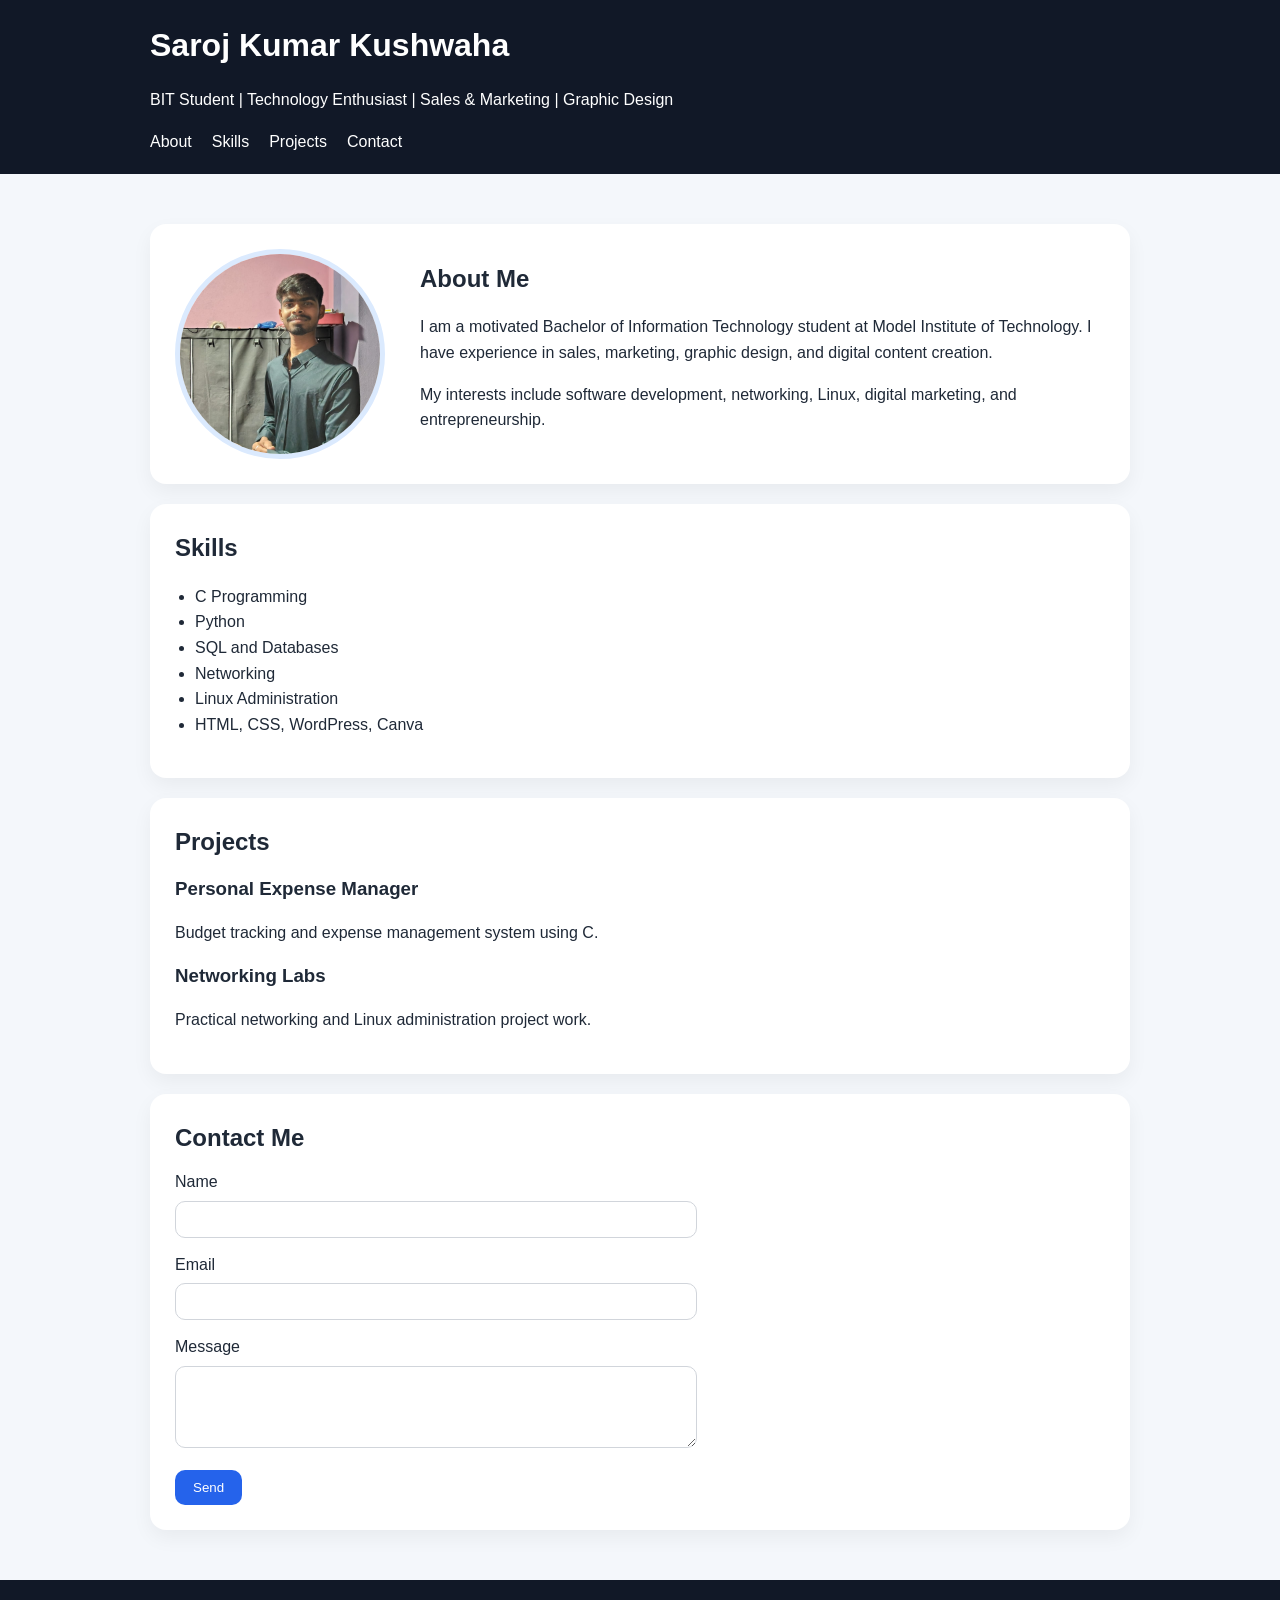
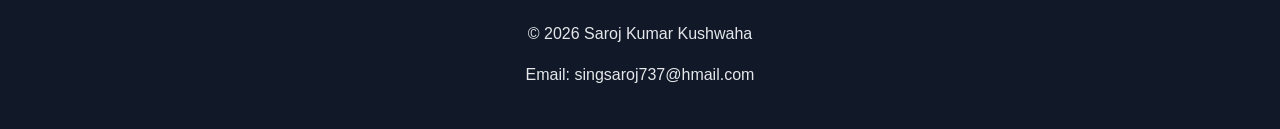
==== index.html @ db284714 "Initial portfolio commit" ====
<!DOCTYPE html>
<html lang="en">
<head>
  <meta charset="UTF-8">
  <meta name="viewport" content="width=device-width, initial-scale=1.0">
  <title>Saroj Kumar Kushwaha</title>
  <style>
    body{margin:0;font-family:Arial,sans-serif;background:#f4f7fb;color:#1f2937;line-height:1.6}
    header{background:#111827;color:#fff;padding:20px 0}
    .wrap{width:min(980px,90%);margin:auto}
    nav ul{display:flex;gap:20px;list-style:none;padding:0;margin:10px 0 0}
    a{color:#2563eb;text-decoration:none}
    header a{color:#fff}
    main{padding:30px 0}
    section{background:#fff;padding:25px;margin:20px auto;border-radius:16px;box-shadow:0 8px 20px rgba(0,0,0,.05)}
    #about{display:grid;grid-template-columns:220px 1fr;gap:25px;align-items:center}
    img{width:200px;height:200px;object-fit:cover;border-radius:50%;border:5px solid #dbeafe}
    h1,h2,h3{margin:0 0 12px}
    ul{padding-left:20px}
    form{max-width:500px}
    input,textarea{width:100%;padding:10px;border:1px solid #d1d5db;border-radius:10px;margin:6px 0 14px}
    button{background:#2563eb;color:#fff;padding:10px 18px;border:none;border-radius:10px;cursor:pointer}
    footer{background:#111827;color:#e5e7eb;text-align:center;padding:25px 0}
    @media (max-width:700px){#about{grid-template-columns:1fr;text-align:center}img{margin:auto}}
  </style>
</head>
<body>
  <header>
    <div class="wrap">
      <h1>Saroj Kumar Kushwaha</h1>
      <p>BIT Student | Technology Enthusiast | Sales & Marketing | Graphic Design</p>
      <nav>
        <ul>
          <li><a href="#about">About</a></li>
          <li><a href="#skills">Skills</a></li>
          <li><a href="#projects">Projects</a></li>
          <li><a href="#contact">Contact</a></li>
        </ul>
      </nav>
    </div>
  </header>

  <main class="wrap">
    <section id="about">
      <img src="profile.jpeg" alt="Saroj Kumar Kushwaha">
      <div>
        <h2>About Me</h2>
        <p>I am a motivated Bachelor of Information Technology student at Model Institute of Technology. I have experience in sales, marketing, graphic design, and digital content creation.</p>
        <p>My interests include software development, networking, Linux, digital marketing, and entrepreneurship.</p>
      </div>
    </section>

    <section id="skills">
      <h2>Skills</h2>
      <ul>
        <li>C Programming</li>
        <li>Python</li>
        <li>SQL and Databases</li>
        <li>Networking</li>
        <li>Linux Administration</li>
        <li>HTML, CSS, WordPress, Canva</li>
      </ul>
    </section>

    <section id="projects">
      <h2>Projects</h2>
      <article>
        <h3>Personal Expense Manager</h3>
        <p>Budget tracking and expense management system using C.</p>
      </article>
      <article>
        <h3>Networking Labs</h3>
        <p>Practical networking and Linux administration project work.</p>
      </article>
    </section>

    <section id="contact">
      <h2>Contact Me</h2>
      <form>
        <label>Name</label>
        <input type="text" required>
        <label>Email</label>
        <input type="email" required>
        <label>Message</label>
        <textarea rows="4" required></textarea>
        <button type="submit">Send</button>
      </form>
    </section>
  </main>

  <footer>
    <p>© 2026 Saroj Kumar Kushwaha</p>
    <p>Email: singsaroj737@hmail.com</p>
  </footer>
</body>
</html>
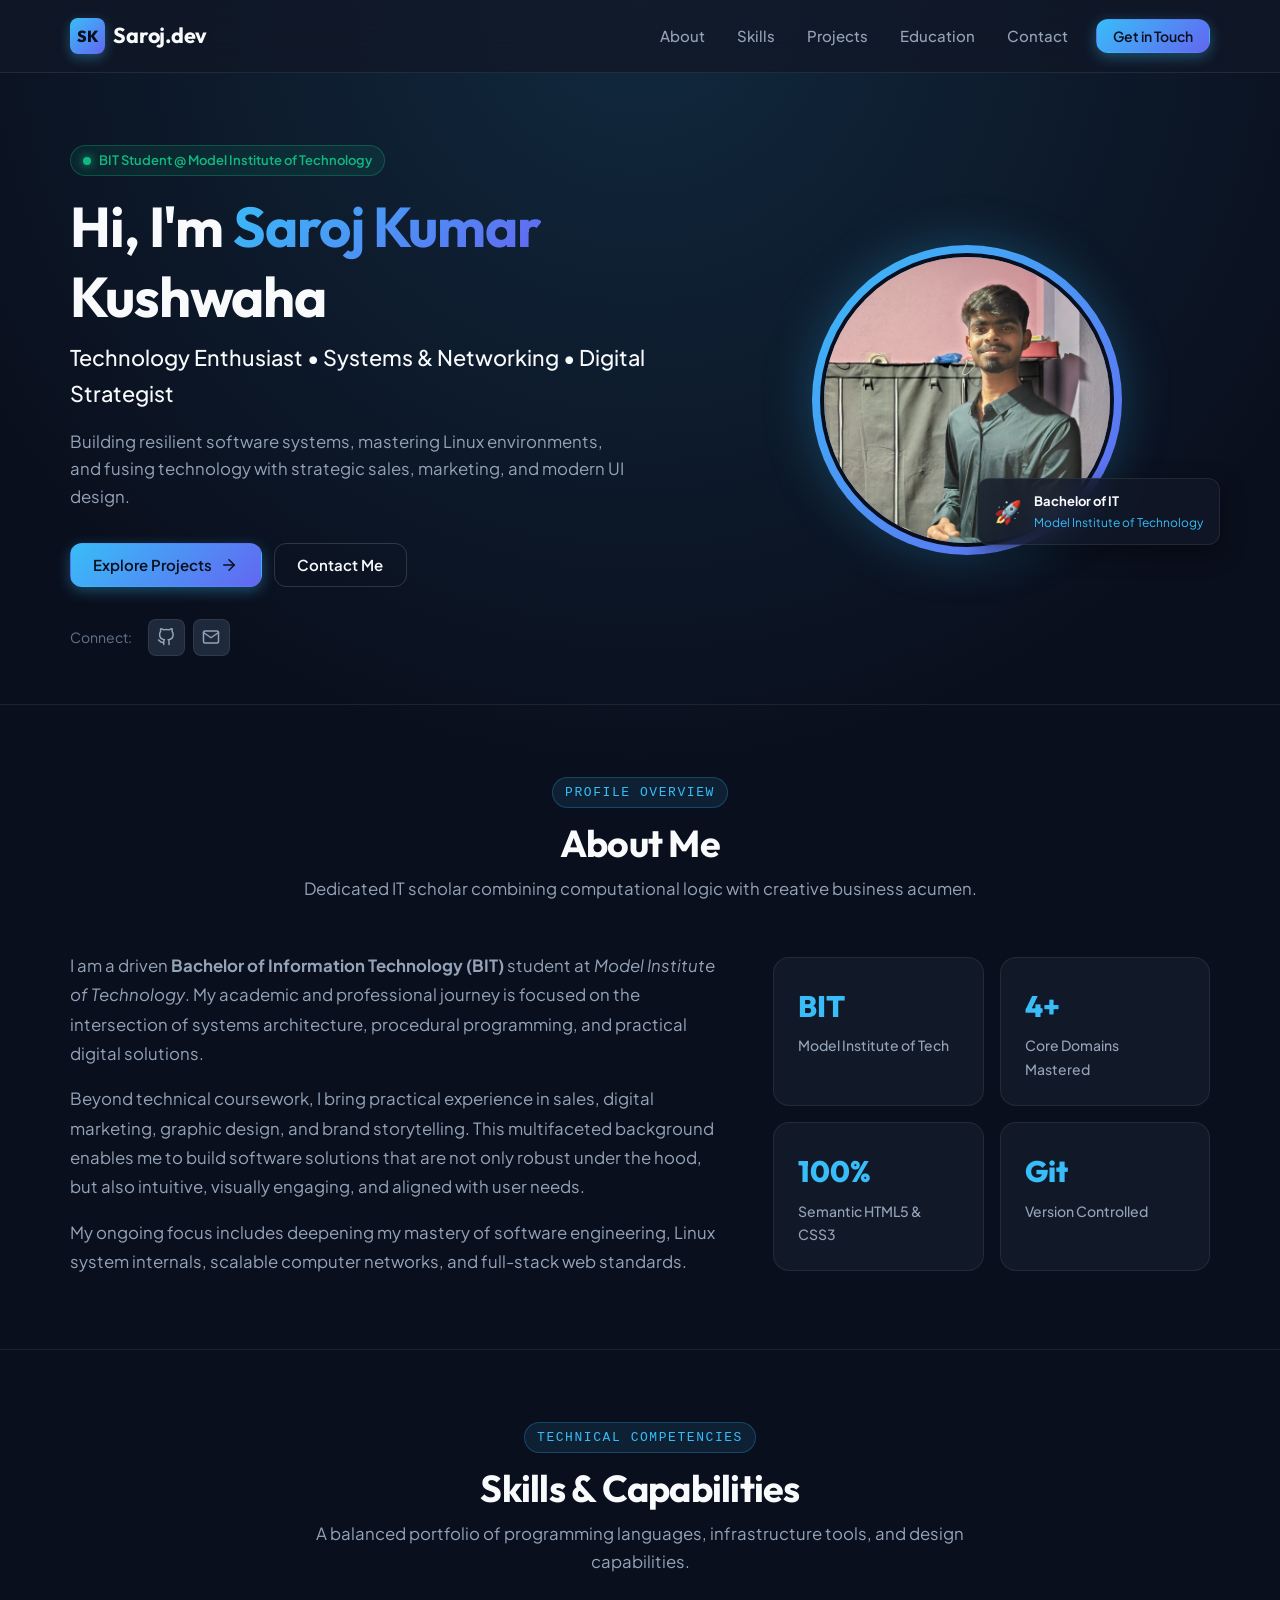
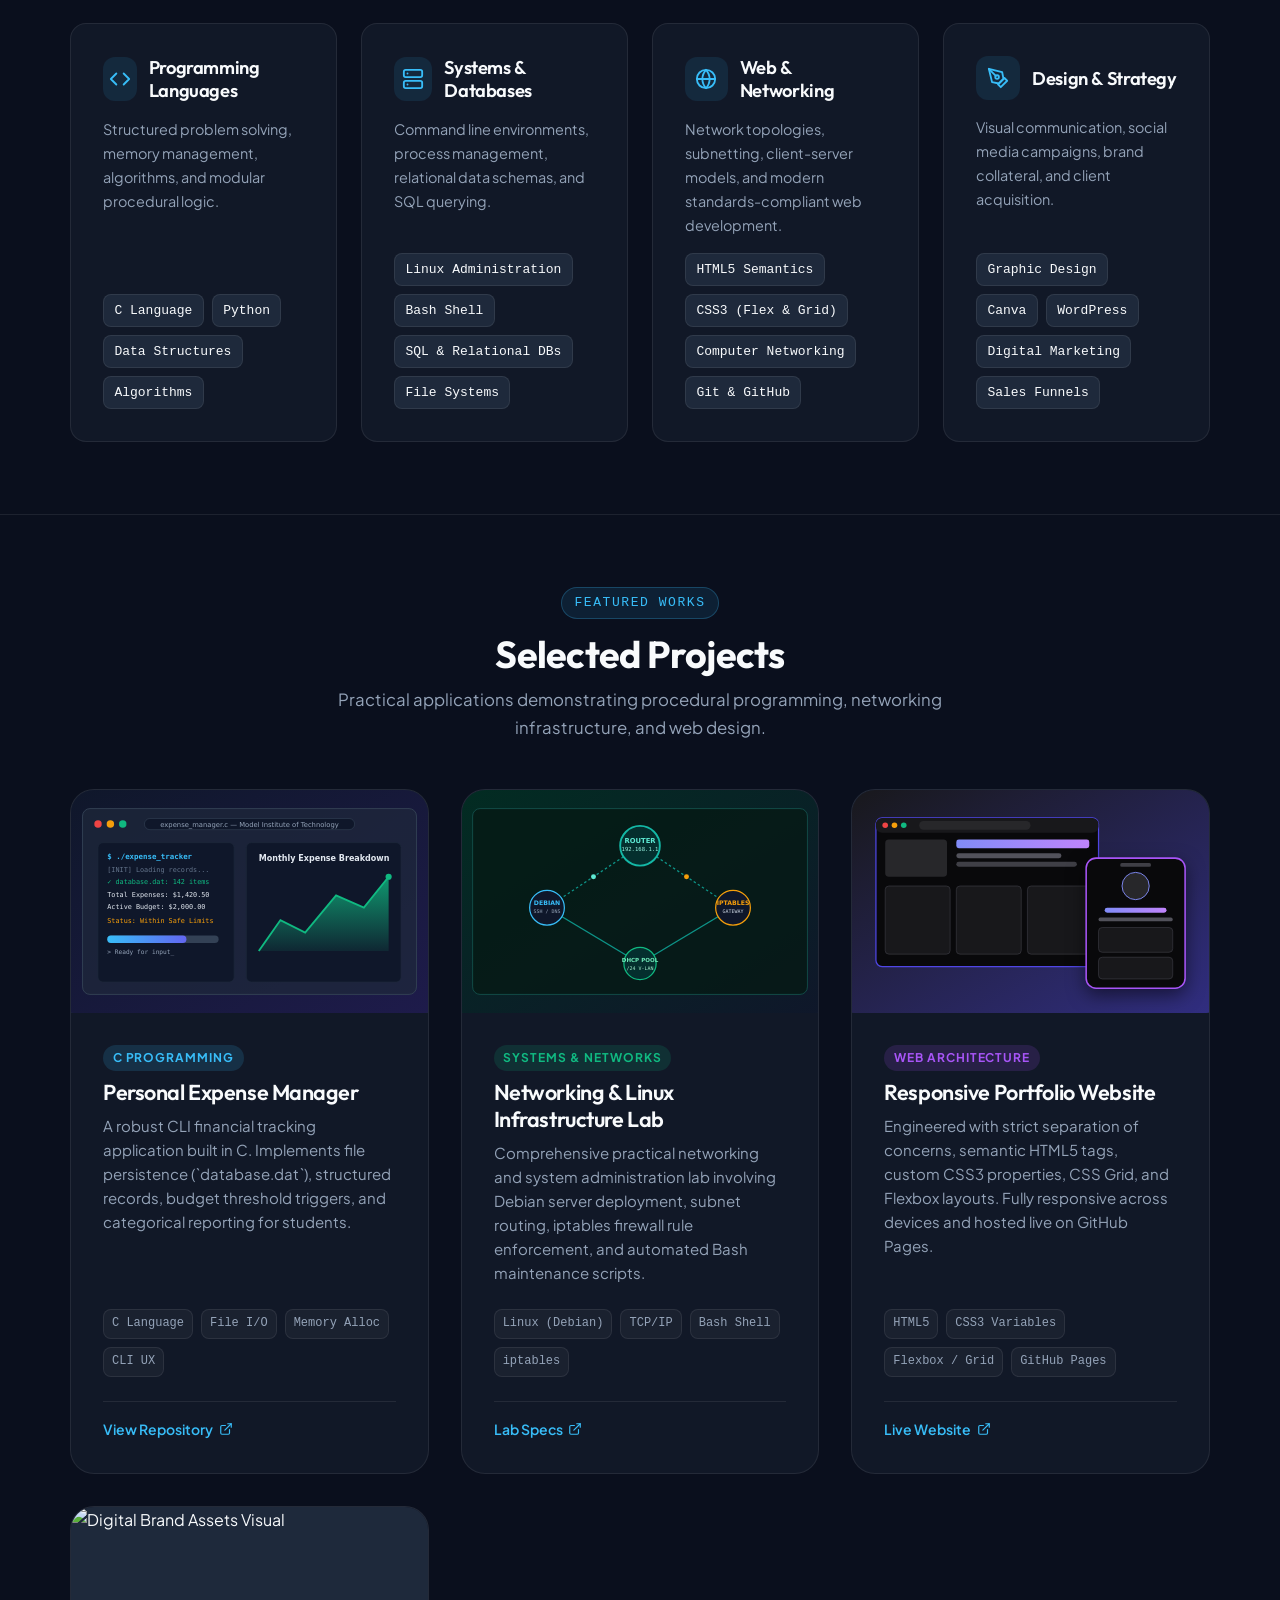
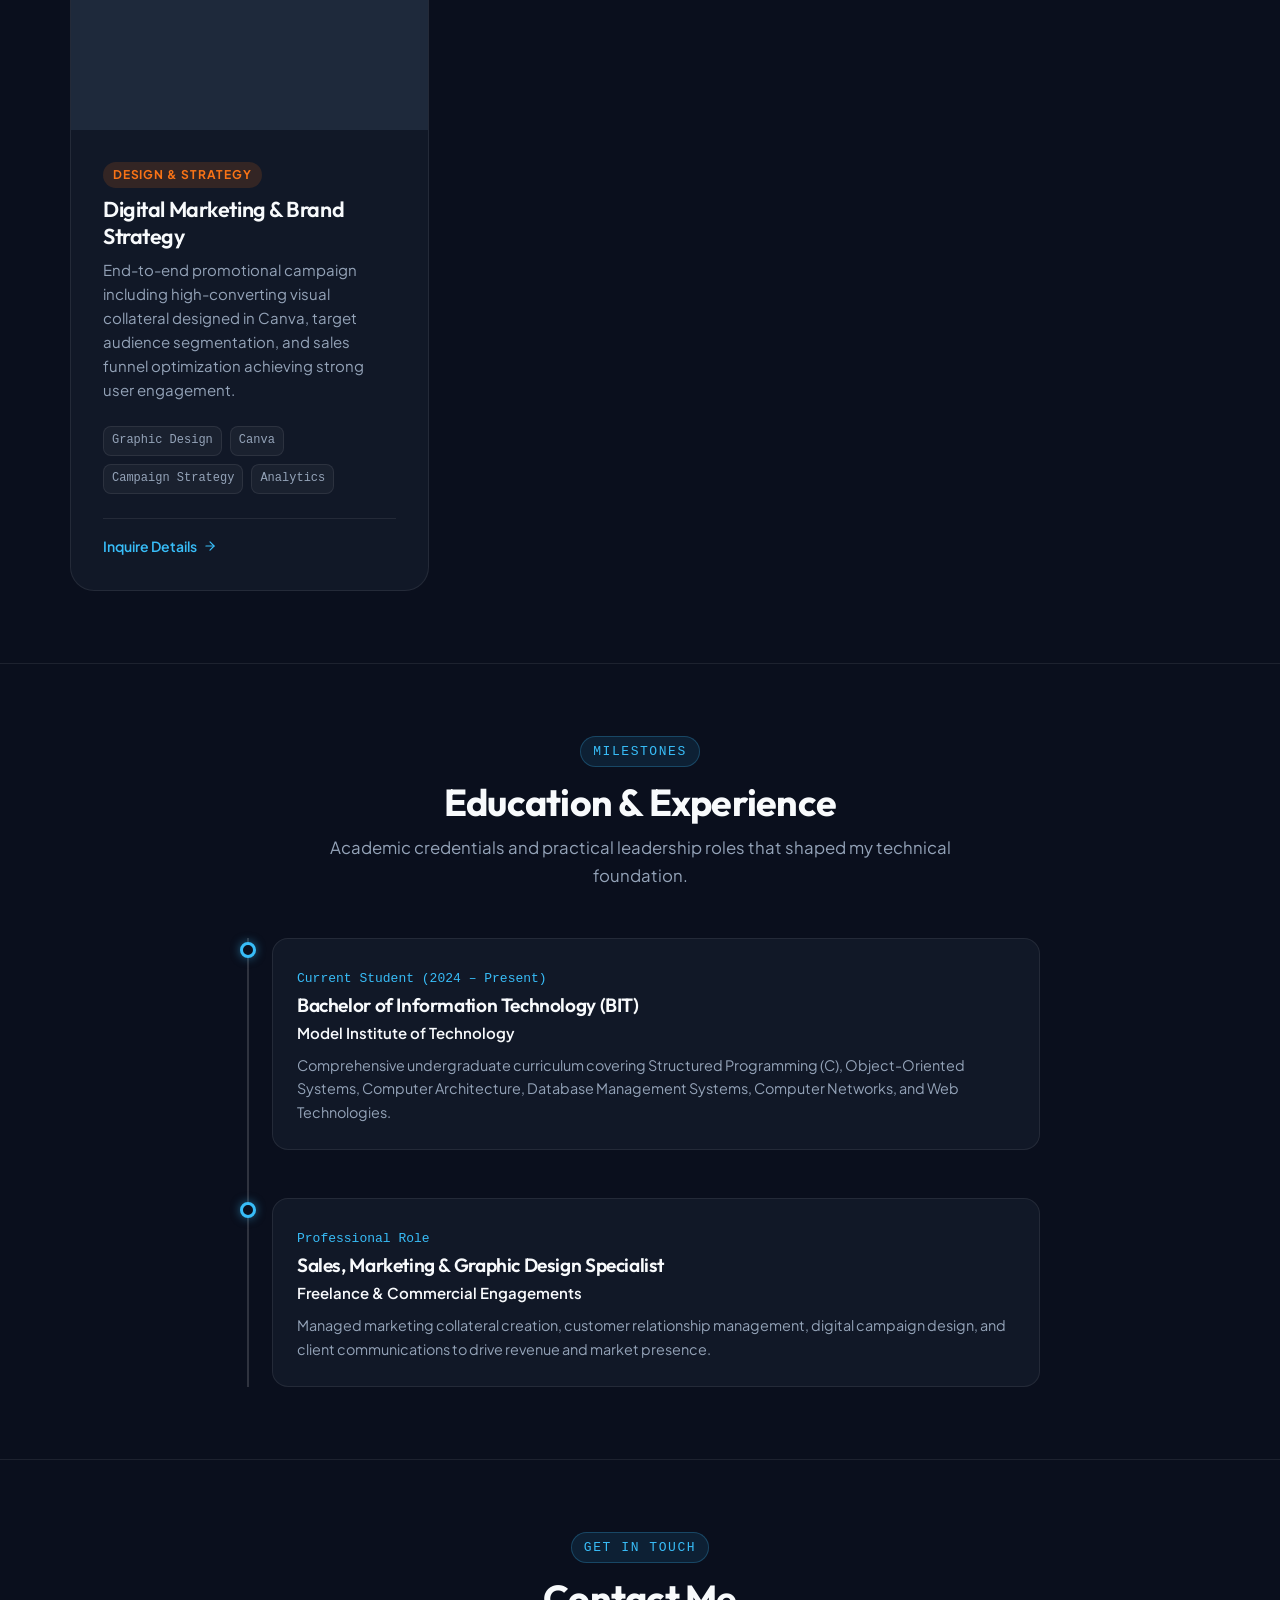
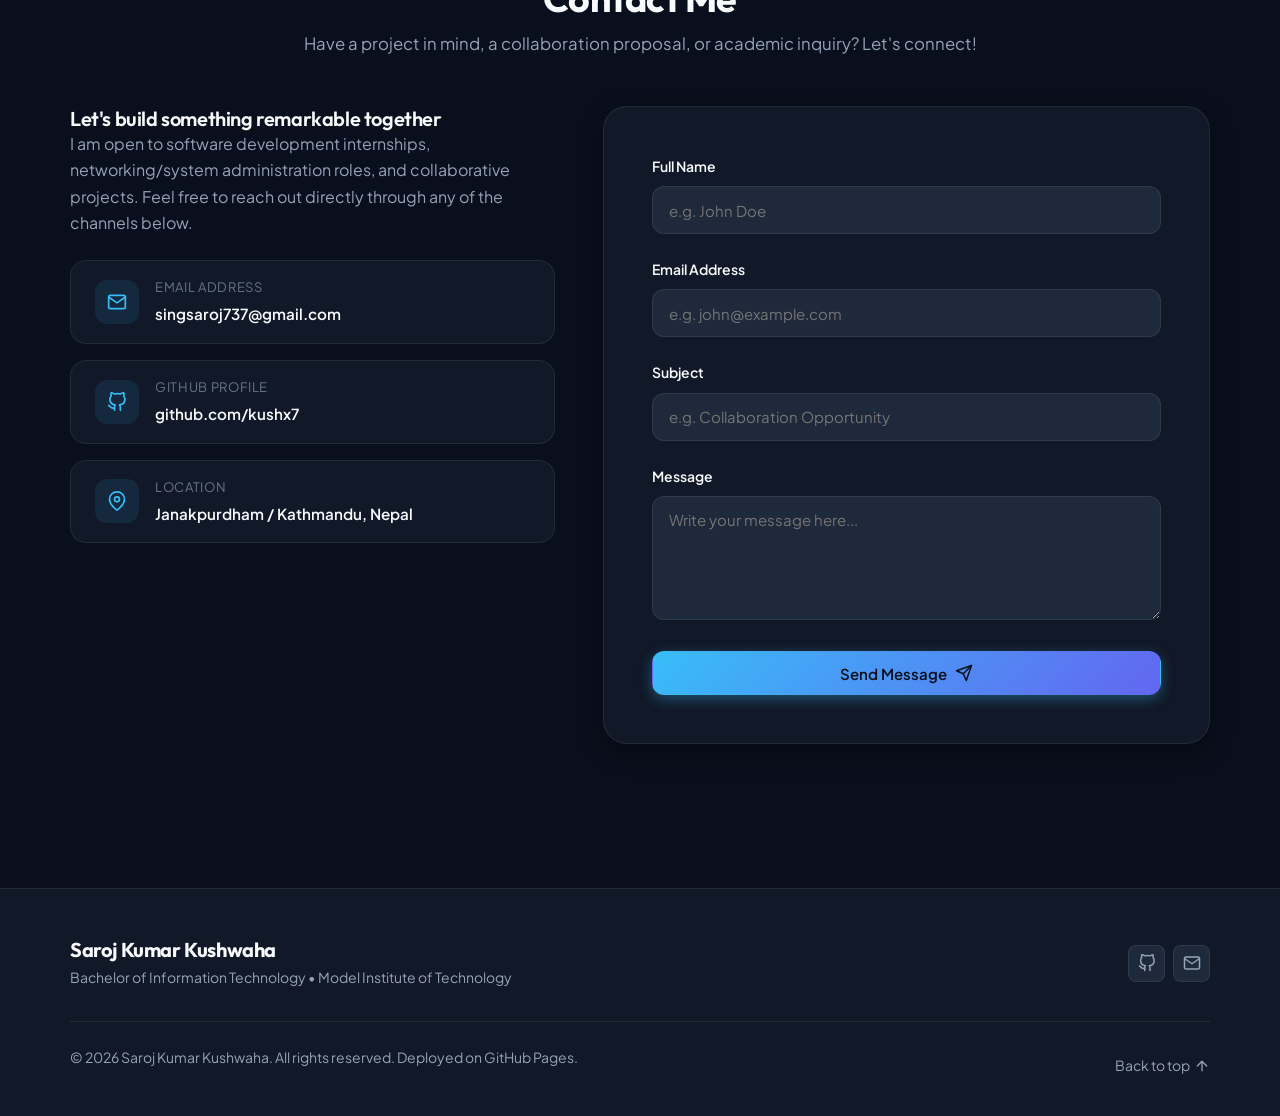
==== commit 716b4f01: "feat: complete modern responsive portfolio, external style.css, assets, and comprehensive academic r" ====
--- a/index.html
+++ b/index.html
@@ -1,96 +1,550 @@
 <!DOCTYPE html>
 <html lang="en">
 <head>
+  <!-- Character Encoding & Responsive Viewport -->
   <meta charset="UTF-8">
   <meta name="viewport" content="width=device-width, initial-scale=1.0">
-  <title>Saroj Kumar Kushwaha</title>
-  <style>
-    body{margin:0;font-family:Arial,sans-serif;background:#f4f7fb;color:#1f2937;line-height:1.6}
-    header{background:#111827;color:#fff;padding:20px 0}
-    .wrap{width:min(980px,90%);margin:auto}
-    nav ul{display:flex;gap:20px;list-style:none;padding:0;margin:10px 0 0}
-    a{color:#2563eb;text-decoration:none}
-    header a{color:#fff}
-    main{padding:30px 0}
-    section{background:#fff;padding:25px;margin:20px auto;border-radius:16px;box-shadow:0 8px 20px rgba(0,0,0,.05)}
-    #about{display:grid;grid-template-columns:220px 1fr;gap:25px;align-items:center}
-    img{width:200px;height:200px;object-fit:cover;border-radius:50%;border:5px solid #dbeafe}
-    h1,h2,h3{margin:0 0 12px}
-    ul{padding-left:20px}
-    form{max-width:500px}
-    input,textarea{width:100%;padding:10px;border:1px solid #d1d5db;border-radius:10px;margin:6px 0 14px}
-    button{background:#2563eb;color:#fff;padding:10px 18px;border:none;border-radius:10px;cursor:pointer}
-    footer{background:#111827;color:#e5e7eb;text-align:center;padding:25px 0}
-    @media (max-width:700px){#about{grid-template-columns:1fr;text-align:center}img{margin:auto}}
-  </style>
+
+  <!-- Document Meta & SEO -->
+  <title>Saroj Kumar Kushwaha | IT Student & Software Portfolio</title>
+  <meta name="description" content="Portfolio of Saroj Kumar Kushwaha, Bachelor of Information Technology student at Model Institute of Technology. Demonstrating software engineering, Linux administration, and digital design.">
+  <meta name="author" content="Saroj Kumar Kushwaha">
+
+  <!-- Open Graph Meta Tags for Social Sharing -->
+  <meta property="og:title" content="Saroj Kumar Kushwaha | Portfolio">
+  <meta property="og:description" content="Modern portfolio showcasing projects in C, Python, Linux Administration, and Responsive Web Architecture.">
+  <meta property="og:image" content="assets/images/profile.jpeg">
+  <meta property="og:type" content="website">
+
+  <!-- Google Fonts: Outfit & Plus Jakarta Sans -->
+  <link rel="preconnect" href="https://fonts.googleapis.com">
+  <link rel="preconnect" href="https://fonts.gstatic.com" crossorigin>
+  <link href="https://fonts.googleapis.com/css2?family=Outfit:wght@400;500;600;700;800&family=Plus+Jakarta+Sans:wght@400;500;600;700&display=swap" rel="stylesheet">
+
+  <!-- External Stylesheet (Separation of Concerns) -->
+  <link rel="stylesheet" href="style.css">
 </head>
 <body>
-  <header>
-    <div class="wrap">
-      <h1>Saroj Kumar Kushwaha</h1>
-      <p>BIT Student | Technology Enthusiast | Sales & Marketing | Graphic Design</p>
-      <nav>
-        <ul>
-          <li><a href="#about">About</a></li>
-          <li><a href="#skills">Skills</a></li>
-          <li><a href="#projects">Projects</a></li>
-          <li><a href="#contact">Contact</a></li>
+
+  <!-- Accessible Skip Navigation Link -->
+  <a href="#main-content" class="skip-to-content">Skip to main content</a>
+
+  <!-- =========================================================================
+       Header & Navigation
+       ========================================================================= -->
+  <header class="site-header">
+    <div class="wrap nav-container">
+      <a href="#hero" class="site-brand" aria-label="Saroj Kumar Kushwaha Homepage">
+        <span class="brand-badge">SK</span>
+        <span>Saroj.dev</span>
+      </a>
+
+      <!-- Mobile Hamburger Toggle -->
+      <button class="nav-toggle" id="navToggle" aria-label="Toggle navigation menu" aria-expanded="false">
+        <svg width="24" height="24" viewBox="0 0 24 24" fill="none" stroke="currentColor" stroke-width="2" stroke-linecap="round" stroke-linejoin="round">
+          <line x1="3" y1="12" x2="21" y2="12"></line>
+          <line x1="3" y1="6" x2="21" y2="6"></line>
+          <line x1="3" y1="18" x2="21" y2="18"></line>
+        </svg>
+      </button>
+
+      <!-- Main Navigation Menu -->
+      <nav class="site-nav" id="siteNav" aria-label="Primary Site Navigation">
+        <ul class="nav-list">
+          <li><a href="#about" class="nav-link">About</a></li>
+          <li><a href="#skills" class="nav-link">Skills</a></li>
+          <li><a href="#projects" class="nav-link">Projects</a></li>
+          <li><a href="#education" class="nav-link">Education</a></li>
+          <li><a href="#contact" class="nav-link">Contact</a></li>
         </ul>
+        <div class="nav-cta">
+          <a href="#contact" class="btn btn-primary btn-sm">Get in Touch</a>
+        </div>
       </nav>
     </div>
   </header>
 
-  <main class="wrap">
-    <section id="about">
-      <img src="profile.jpeg" alt="Saroj Kumar Kushwaha">
-      <div>
-        <h2>About Me</h2>
-        <p>I am a motivated Bachelor of Information Technology student at Model Institute of Technology. I have experience in sales, marketing, graphic design, and digital content creation.</p>
-        <p>My interests include software development, networking, Linux, digital marketing, and entrepreneurship.</p>
+  <!-- =========================================================================
+       Main Content Container
+       ========================================================================= -->
+  <main id="main-content">
+
+    <!-- -----------------------------------------------------------------------
+         Hero Section
+         ----------------------------------------------------------------------- -->
+    <section id="hero" class="wrap hero-section" aria-labelledby="hero-title">
+      <div class="hero-content">
+        <div class="status-badge">
+          <span class="status-dot"></span>
+          <span>BIT Student @ Model Institute of Technology</span>
+        </div>
+        <h1 id="hero-title" class="hero-title">
+          Hi, I'm <span class="gradient-text">Saroj Kumar</span> Kushwaha
+        </h1>
+        <p class="hero-subtitle">
+          Technology Enthusiast • Systems & Networking • Digital Strategist
+        </p>
+        <p class="hero-lead">
+          Building resilient software systems, mastering Linux environments, and fusing technology with strategic sales, marketing, and modern UI design.
+        </p>
+        
+        <div class="hero-actions">
+          <a href="#projects" class="btn btn-primary">
+            <span>Explore Projects</span>
+            <svg width="18" height="18" viewBox="0 0 24 24" fill="none" stroke="currentColor" stroke-width="2" stroke-linecap="round" stroke-linejoin="round"><line x1="5" y1="12" x2="19" y2="12"></line><polyline points="12 5 19 12 12 19"></polyline></svg>
+          </a>
+          <a href="#contact" class="btn btn-outline">
+            <span>Contact Me</span>
+          </a>
+        </div>
+
+        <div class="hero-socials">
+          <span>Connect:</span>
+          <div class="social-links">
+            <a href="https://github.com/kushx7" target="_blank" rel="noopener noreferrer" class="social-icon-btn" aria-label="GitHub Profile">
+              <svg width="18" height="18" viewBox="0 0 24 24" fill="none" stroke="currentColor" stroke-width="2" stroke-linecap="round" stroke-linejoin="round"><path d="M9 19c-5 1.5-5-2.5-7-3m14 6v-3.87a3.37 3.37 0 0 0-.94-2.61c3.14-.35 6.44-1.54 6.44-7A5.44 5.44 0 0 0 20 4.77 5.07 5.07 0 0 0 19.91 1S18.73.65 16 2.48a13.38 13.38 0 0 0-7 0C6.27.65 5.09 1 5.09 1A5.07 5.07 0 0 0 5 4.77a5.44 5.44 0 0 0-1.5 3.78c0 5.42 3.3 6.61 6.44 7A3.37 3.37 0 0 0 9 18.13V22"></path></svg>
+            </a>
+            <a href="mailto:singsaroj737@gmail.com" class="social-icon-btn" aria-label="Send Email">
+              <svg width="18" height="18" viewBox="0 0 24 24" fill="none" stroke="currentColor" stroke-width="2" stroke-linecap="round" stroke-linejoin="round"><path d="M4 4h16c1.1 0 2 .9 2 2v12c0 1.1-.9 2-2 2H4c-1.1 0-2-.9-2-2V6c0-1.1.9-2 2-2z"></path><polyline points="22,6 12,13 2,6"></polyline></svg>
+            </a>
+          </div>
+        </div>
+      </div>
+
+      <div class="hero-visual">
+        <div class="avatar-wrapper">
+          <img src="assets/images/profile.jpeg" alt="Portrait of Saroj Kumar Kushwaha" class="avatar-img" width="310" height="310">
+        </div>
+        <div class="floating-card">
+          <div class="floating-card-icon">🚀</div>
+          <div>
+            <p class="floating-card-title">Bachelor of IT</p>
+            <p class="floating-card-subtitle">Model Institute of Technology</p>
+          </div>
+        </div>
       </div>
     </section>
 
-    <section id="skills">
-      <h2>Skills</h2>
-      <ul>
-        <li>C Programming</li>
-        <li>Python</li>
-        <li>SQL and Databases</li>
-        <li>Networking</li>
-        <li>Linux Administration</li>
-        <li>HTML, CSS, WordPress, Canva</li>
-      </ul>
+    <!-- -----------------------------------------------------------------------
+         About Section
+         ----------------------------------------------------------------------- -->
+    <section id="about" class="section-block" aria-labelledby="about-heading">
+      <div class="wrap">
+        <div class="section-header">
+          <span class="section-tag">Profile Overview</span>
+          <h2 id="about-heading">About Me</h2>
+          <p class="section-description">Dedicated IT scholar combining computational logic with creative business acumen.</p>
+        </div>
+
+        <div class="about-grid">
+          <article class="about-text">
+            <p>
+              I am a driven <strong>Bachelor of Information Technology (BIT)</strong> student at <em>Model Institute of Technology</em>. My academic and professional journey is focused on the intersection of systems architecture, procedural programming, and practical digital solutions.
+            </p>
+            <p>
+              Beyond technical coursework, I bring practical experience in sales, digital marketing, graphic design, and brand storytelling. This multifaceted background enables me to build software solutions that are not only robust under the hood, but also intuitive, visually engaging, and aligned with user needs.
+            </p>
+            <p>
+              My ongoing focus includes deepening my mastery of software engineering, Linux system internals, scalable computer networks, and full-stack web standards.
+            </p>
+          </article>
+
+          <aside class="about-highlights" aria-label="Key Achievements & Metrics">
+            <div class="stat-card">
+              <div class="stat-number">BIT</div>
+              <div class="stat-label">Model Institute of Tech</div>
+            </div>
+            <div class="stat-card">
+              <div class="stat-number">4+</div>
+              <div class="stat-label">Core Domains Mastered</div>
+            </div>
+            <div class="stat-card">
+              <div class="stat-number">100%</div>
+              <div class="stat-label">Semantic HTML5 & CSS3</div>
+            </div>
+            <div class="stat-card">
+              <div class="stat-number">Git</div>
+              <div class="stat-label">Version Controlled</div>
+            </div>
+          </aside>
+        </div>
+      </div>
     </section>
 
-    <section id="projects">
-      <h2>Projects</h2>
-      <article>
-        <h3>Personal Expense Manager</h3>
-        <p>Budget tracking and expense management system using C.</p>
-      </article>
-      <article>
-        <h3>Networking Labs</h3>
-        <p>Practical networking and Linux administration project work.</p>
-      </article>
+    <!-- -----------------------------------------------------------------------
+         Skills Section
+         ----------------------------------------------------------------------- -->
+    <section id="skills" class="section-block" aria-labelledby="skills-heading">
+      <div class="wrap">
+        <div class="section-header">
+          <span class="section-tag">Technical Competencies</span>
+          <h2 id="skills-heading">Skills & Capabilities</h2>
+          <p class="section-description">A balanced portfolio of programming languages, infrastructure tools, and design capabilities.</p>
+        </div>
+
+        <div class="skills-grid">
+          <!-- Skill Card 1: Core Programming -->
+          <article class="skill-card">
+            <div class="skill-card-header">
+              <div class="skill-card-icon">
+                <svg width="22" height="22" viewBox="0 0 24 24" fill="none" stroke="currentColor" stroke-width="2" stroke-linecap="round" stroke-linejoin="round"><polyline points="16 18 22 12 16 6"></polyline><polyline points="8 6 2 12 8 18"></polyline></svg>
+              </div>
+              <h3>Programming Languages</h3>
+            </div>
+            <p>Structured problem solving, memory management, algorithms, and modular procedural logic.</p>
+            <div class="skill-tags">
+              <span class="skill-tag">C Language</span>
+              <span class="skill-tag">Python</span>
+              <span class="skill-tag">Data Structures</span>
+              <span class="skill-tag">Algorithms</span>
+            </div>
+          </article>
+
+          <!-- Skill Card 2: Systems & Databases -->
+          <article class="skill-card">
+            <div class="skill-card-header">
+              <div class="skill-card-icon">
+                <svg width="22" height="22" viewBox="0 0 24 24" fill="none" stroke="currentColor" stroke-width="2" stroke-linecap="round" stroke-linejoin="round"><rect x="2" y="2" width="20" height="8" rx="2" ry="2"></rect><rect x="2" y="14" width="20" height="8" rx="2" ry="2"></rect><line x1="6" y1="6" x2="6.01" y2="6"></line><line x1="6" y1="18" x2="6.01" y2="18"></line></svg>
+              </div>
+              <h3>Systems & Databases</h3>
+            </div>
+            <p>Command line environments, process management, relational data schemas, and SQL querying.</p>
+            <div class="skill-tags">
+              <span class="skill-tag">Linux Administration</span>
+              <span class="skill-tag">Bash Shell</span>
+              <span class="skill-tag">SQL & Relational DBs</span>
+              <span class="skill-tag">File Systems</span>
+            </div>
+          </article>
+
+          <!-- Skill Card 3: Networks & Web Tech -->
+          <article class="skill-card">
+            <div class="skill-card-header">
+              <div class="skill-card-icon">
+                <svg width="22" height="22" viewBox="0 0 24 24" fill="none" stroke="currentColor" stroke-width="2" stroke-linecap="round" stroke-linejoin="round"><circle cx="12" cy="12" r="10"></circle><line x1="2" y1="12" x2="22" y2="12"></line><path d="M12 2a15.3 15.3 0 0 1 4 10 15.3 15.3 0 0 1-4 10 15.3 15.3 0 0 1-4-10 15.3 15.3 0 0 1 4-10z"></path></svg>
+              </div>
+              <h3>Web & Networking</h3>
+            </div>
+            <p>Network topologies, subnetting, client-server models, and modern standards-compliant web development.</p>
+            <div class="skill-tags">
+              <span class="skill-tag">HTML5 Semantics</span>
+              <span class="skill-tag">CSS3 (Flex & Grid)</span>
+              <span class="skill-tag">Computer Networking</span>
+              <span class="skill-tag">Git & GitHub</span>
+            </div>
+          </article>
+
+          <!-- Skill Card 4: Creative & Marketing -->
+          <article class="skill-card">
+            <div class="skill-card-header">
+              <div class="skill-card-icon">
+                <svg width="22" height="22" viewBox="0 0 24 24" fill="none" stroke="currentColor" stroke-width="2" stroke-linecap="round" stroke-linejoin="round"><path d="M12 19l7-7 3 3-7 7-3-3z"></path><path d="M18 13l-1.5-7.5L2 2l3.5 14.5L13 18l5-5z"></path><path d="M2 2l7.586 7.586"></path><circle cx="11" cy="11" r="2"></circle></svg>
+              </div>
+              <h3>Design & Strategy</h3>
+            </div>
+            <p>Visual communication, social media campaigns, brand collateral, and client acquisition.</p>
+            <div class="skill-tags">
+              <span class="skill-tag">Graphic Design</span>
+              <span class="skill-tag">Canva</span>
+              <span class="skill-tag">WordPress</span>
+              <span class="skill-tag">Digital Marketing</span>
+              <span class="skill-tag">Sales Funnels</span>
+            </div>
+          </article>
+        </div>
+      </div>
     </section>
 
-    <section id="contact">
-      <h2>Contact Me</h2>
-      <form>
-        <label>Name</label>
-        <input type="text" required>
-        <label>Email</label>
-        <input type="email" required>
-        <label>Message</label>
-        <textarea rows="4" required></textarea>
-        <button type="submit">Send</button>
-      </form>
+    <!-- -----------------------------------------------------------------------
+         Projects Section
+         ----------------------------------------------------------------------- -->
+    <section id="projects" class="section-block" aria-labelledby="projects-heading">
+      <div class="wrap">
+        <div class="section-header">
+          <span class="section-tag">Featured Works</span>
+          <h2 id="projects-heading">Selected Projects</h2>
+          <p class="section-description">Practical applications demonstrating procedural programming, networking infrastructure, and web design.</p>
+        </div>
+
+        <div class="projects-grid">
+          <!-- Project 1 -->
+          <article class="project-card">
+            <figure class="project-thumbnail">
+              <img src="assets/images/project-expense.svg" alt="Illustration of Personal Expense Manager in C" loading="lazy">
+            </figure>
+            <div class="project-content">
+              <span class="project-badge badge-c">C Programming</span>
+              <h3 class="project-title">Personal Expense Manager</h3>
+              <p class="project-description">
+                A robust CLI financial tracking application built in C. Implements file persistence (`database.dat`), structured records, budget threshold triggers, and categorical reporting for students.
+              </p>
+              <div class="project-stack">
+                <span class="project-stack-item">C Language</span>
+                <span class="project-stack-item">File I/O</span>
+                <span class="project-stack-item">Memory Alloc</span>
+                <span class="project-stack-item">CLI UX</span>
+              </div>
+              <div class="project-footer">
+                <a href="https://github.com/kushx7" target="_blank" rel="noopener noreferrer" class="project-link">
+                  <span>View Repository</span>
+                  <svg width="14" height="14" viewBox="0 0 24 24" fill="none" stroke="currentColor" stroke-width="2" stroke-linecap="round" stroke-linejoin="round"><path d="M18 13v6a2 2 0 0 1-2 2H5a2 2 0 0 1-2-2V8a2 2 0 0 1 2-2h6"></path><polyline points="15 3 21 3 21 9"></polyline><line x1="10" y1="14" x2="21" y2="3"></line></svg>
+                </a>
+              </div>
+            </div>
+          </article>
+
+          <!-- Project 2 -->
+          <article class="project-card">
+            <figure class="project-thumbnail">
+              <img src="assets/images/project-network.svg" alt="Network Topology Diagram" loading="lazy">
+            </figure>
+            <div class="project-content">
+              <span class="project-badge badge-linux">Systems & Networks</span>
+              <h3 class="project-title">Networking & Linux Infrastructure Lab</h3>
+              <p class="project-description">
+                Comprehensive practical networking and system administration lab involving Debian server deployment, subnet routing, iptables firewall rule enforcement, and automated Bash maintenance scripts.
+              </p>
+              <div class="project-stack">
+                <span class="project-stack-item">Linux (Debian)</span>
+                <span class="project-stack-item">TCP/IP</span>
+                <span class="project-stack-item">Bash Shell</span>
+                <span class="project-stack-item">iptables</span>
+              </div>
+              <div class="project-footer">
+                <a href="https://github.com/kushx7" target="_blank" rel="noopener noreferrer" class="project-link">
+                  <span>Lab Specs</span>
+                  <svg width="14" height="14" viewBox="0 0 24 24" fill="none" stroke="currentColor" stroke-width="2" stroke-linecap="round" stroke-linejoin="round"><path d="M18 13v6a2 2 0 0 1-2 2H5a2 2 0 0 1-2-2V8a2 2 0 0 1 2-2h6"></path><polyline points="15 3 21 3 21 9"></polyline><line x1="10" y1="14" x2="21" y2="3"></line></svg>
+                </a>
+              </div>
+            </div>
+          </article>
+
+          <!-- Project 3 -->
+          <article class="project-card">
+            <figure class="project-thumbnail">
+              <img src="assets/images/project-portfolio.svg" alt="Responsive Web Architecture Diagram" loading="lazy">
+            </figure>
+            <div class="project-content">
+              <span class="project-badge badge-web">Web Architecture</span>
+              <h3 class="project-title">Responsive Portfolio Website</h3>
+              <p class="project-description">
+                Engineered with strict separation of concerns, semantic HTML5 tags, custom CSS3 properties, CSS Grid, and Flexbox layouts. Fully responsive across devices and hosted live on GitHub Pages.
+              </p>
+              <div class="project-stack">
+                <span class="project-stack-item">HTML5</span>
+                <span class="project-stack-item">CSS3 Variables</span>
+                <span class="project-stack-item">Flexbox / Grid</span>
+                <span class="project-stack-item">GitHub Pages</span>
+              </div>
+              <div class="project-footer">
+                <a href="https://kushx7.github.io/week-2-example/" target="_blank" rel="noopener noreferrer" class="project-link">
+                  <span>Live Website</span>
+                  <svg width="14" height="14" viewBox="0 0 24 24" fill="none" stroke="currentColor" stroke-width="2" stroke-linecap="round" stroke-linejoin="round"><path d="M18 13v6a2 2 0 0 1-2 2H5a2 2 0 0 1-2-2V8a2 2 0 0 1 2-2h6"></path><polyline points="15 3 21 3 21 9"></polyline><line x1="10" y1="14" x2="21" y2="3"></line></svg>
+                </a>
+              </div>
+            </div>
+          </article>
+
+          <!-- Project 4 -->
+          <article class="project-card">
+            <figure class="project-thumbnail">
+              <img src="assets/images/project-marketing.svg" alt="Digital Brand Assets Visual" loading="lazy">
+            </figure>
+            <div class="project-content">
+              <span class="project-badge badge-marketing">Design & Strategy</span>
+              <h3 class="project-title">Digital Marketing & Brand Strategy</h3>
+              <p class="project-description">
+                End-to-end promotional campaign including high-converting visual collateral designed in Canva, target audience segmentation, and sales funnel optimization achieving strong user engagement.
+              </p>
+              <div class="project-stack">
+                <span class="project-stack-item">Graphic Design</span>
+                <span class="project-stack-item">Canva</span>
+                <span class="project-stack-item">Campaign Strategy</span>
+                <span class="project-stack-item">Analytics</span>
+              </div>
+              <div class="project-footer">
+                <a href="#contact" class="project-link">
+                  <span>Inquire Details</span>
+                  <svg width="14" height="14" viewBox="0 0 24 24" fill="none" stroke="currentColor" stroke-width="2" stroke-linecap="round" stroke-linejoin="round"><path d="M5 12h14"></path><path d="M12 5l7 7-7 7"></path></svg>
+                </a>
+              </div>
+            </div>
+          </article>
+        </div>
+      </div>
     </section>
+
+    <!-- -----------------------------------------------------------------------
+         Education & Experience Section
+         ----------------------------------------------------------------------- -->
+    <section id="education" class="section-block" aria-labelledby="education-heading">
+      <div class="wrap">
+        <div class="section-header">
+          <span class="section-tag">Milestones</span>
+          <h2 id="education-heading">Education & Experience</h2>
+          <p class="section-description">Academic credentials and practical leadership roles that shaped my technical foundation.</p>
+        </div>
+
+        <div class="timeline">
+          <div class="timeline-item">
+            <div class="timeline-dot"></div>
+            <div class="timeline-content">
+              <span class="timeline-date">Current Student (2024 – Present)</span>
+              <h3 class="timeline-title">Bachelor of Information Technology (BIT)</h3>
+              <p class="timeline-org">Model Institute of Technology</p>
+              <p class="timeline-desc">
+                Comprehensive undergraduate curriculum covering Structured Programming (C), Object-Oriented Systems, Computer Architecture, Database Management Systems, Computer Networks, and Web Technologies.
+              </p>
+            </div>
+          </div>
+
+          <div class="timeline-item">
+            <div class="timeline-dot"></div>
+            <div class="timeline-content">
+              <span class="timeline-date">Professional Role</span>
+              <h3 class="timeline-title">Sales, Marketing & Graphic Design Specialist</h3>
+              <p class="timeline-org">Freelance & Commercial Engagements</p>
+              <p class="timeline-desc">
+                Managed marketing collateral creation, customer relationship management, digital campaign design, and client communications to drive revenue and market presence.
+              </p>
+            </div>
+          </div>
+        </div>
+      </div>
+    </section>
+
+    <!-- -----------------------------------------------------------------------
+         Contact Section
+         ----------------------------------------------------------------------- -->
+    <section id="contact" class="section-block" aria-labelledby="contact-heading">
+      <div class="wrap">
+        <div class="section-header">
+          <span class="section-tag">Get in Touch</span>
+          <h2 id="contact-heading">Contact Me</h2>
+          <p class="section-description">Have a project in mind, a collaboration proposal, or academic inquiry? Let's connect!</p>
+        </div>
+
+        <div class="contact-grid">
+          <!-- Contact Direct Information -->
+          <div class="contact-info">
+            <h3>Let's build something remarkable together</h3>
+            <p>
+              I am open to software development internships, networking/system administration roles, and collaborative projects. Feel free to reach out directly through any of the channels below.
+            </p>
+
+            <div class="contact-info-list">
+              <div class="contact-info-card">
+                <div class="contact-icon-wrapper">
+                  <svg width="20" height="20" viewBox="0 0 24 24" fill="none" stroke="currentColor" stroke-width="2" stroke-linecap="round" stroke-linejoin="round"><path d="M4 4h16c1.1 0 2 .9 2 2v12c0 1.1-.9 2-2 2H4c-1.1 0-2-.9-2-2V6c0-1.1.9-2 2-2z"></path><polyline points="22,6 12,13 2,6"></polyline></svg>
+                </div>
+                <div>
+                  <div class="contact-label">Email Address</div>
+                  <a href="mailto:singsaroj737@gmail.com" class="contact-value">singsaroj737@gmail.com</a>
+                </div>
+              </div>
+
+              <div class="contact-info-card">
+                <div class="contact-icon-wrapper">
+                  <svg width="20" height="20" viewBox="0 0 24 24" fill="none" stroke="currentColor" stroke-width="2" stroke-linecap="round" stroke-linejoin="round"><path d="M9 19c-5 1.5-5-2.5-7-3m14 6v-3.87a3.37 3.37 0 0 0-.94-2.61c3.14-.35 6.44-1.54 6.44-7A5.44 5.44 0 0 0 20 4.77 5.07 5.07 0 0 0 19.91 1S18.73.65 16 2.48a13.38 13.38 0 0 0-7 0C6.27.65 5.09 1 5.09 1A5.07 5.07 0 0 0 5 4.77a5.44 5.44 0 0 0-1.5 3.78c0 5.42 3.3 6.61 6.44 7A3.37 3.37 0 0 0 9 18.13V22"></path></svg>
+                </div>
+                <div>
+                  <div class="contact-label">GitHub Profile</div>
+                  <a href="https://github.com/kushx7" target="_blank" rel="noopener noreferrer" class="contact-value">github.com/kushx7</a>
+                </div>
+              </div>
+
+              <div class="contact-info-card">
+                <div class="contact-icon-wrapper">
+                  <svg width="20" height="20" viewBox="0 0 24 24" fill="none" stroke="currentColor" stroke-width="2" stroke-linecap="round" stroke-linejoin="round"><path d="M21 10c0 7-9 13-9 13s-9-6-9-13a9 9 0 0 1 18 0z"></path><circle cx="12" cy="10" r="3"></circle></svg>
+                </div>
+                <div>
+                  <div class="contact-label">Location</div>
+                  <div class="contact-value">Janakpurdham / Kathmandu, Nepal</div>
+                </div>
+              </div>
+            </div>
+          </div>
+
+          <!-- Contact Form -->
+          <form class="contact-form" action="#" method="POST" onsubmit="event.preventDefault(); alert('Thank you! Your message has been simulated successfully.');">
+            <div class="form-group">
+              <label for="contact-name" class="form-label">Full Name</label>
+              <input type="text" id="contact-name" name="name" class="form-input" placeholder="e.g. John Doe" required>
+            </div>
+
+            <div class="form-group">
+              <label for="contact-email" class="form-label">Email Address</label>
+              <input type="email" id="contact-email" name="email" class="form-input" placeholder="e.g. john@example.com" required>
+            </div>
+
+            <div class="form-group">
+              <label for="contact-subject" class="form-label">Subject</label>
+              <input type="text" id="contact-subject" name="subject" class="form-input" placeholder="e.g. Collaboration Opportunity" required>
+            </div>
+
+            <div class="form-group">
+              <label for="contact-message" class="form-label">Message</label>
+              <textarea id="contact-message" name="message" class="form-textarea" rows="5" placeholder="Write your message here..." required></textarea>
+            </div>
+
+            <button type="submit" class="btn btn-primary btn-full">
+              <span>Send Message</span>
+              <svg width="18" height="18" viewBox="0 0 24 24" fill="none" stroke="currentColor" stroke-width="2" stroke-linecap="round" stroke-linejoin="round"><line x1="22" y1="2" x2="11" y2="13"></line><polygon points="22 2 15 22 11 13 2 9 22 2"></polygon></svg>
+            </button>
+          </form>
+        </div>
+      </div>
+    </section>
+
   </main>
 
-  <footer>
-    <p>© 2026 Saroj Kumar Kushwaha</p>
-    <p>Email: singsaroj737@hmail.com</p>
+  <!-- =========================================================================
+       Footer
+       ========================================================================= -->
+  <footer class="site-footer">
+    <div class="wrap">
+      <div class="footer-top">
+        <div class="footer-brand">
+          <h4>Saroj Kumar Kushwaha</h4>
+          <p>Bachelor of Information Technology • Model Institute of Technology</p>
+        </div>
+        <div class="social-links">
+          <a href="https://github.com/kushx7" target="_blank" rel="noopener noreferrer" class="social-icon-btn" aria-label="GitHub">
+            <svg width="18" height="18" viewBox="0 0 24 24" fill="none" stroke="currentColor" stroke-width="2" stroke-linecap="round" stroke-linejoin="round"><path d="M9 19c-5 1.5-5-2.5-7-3m14 6v-3.87a3.37 3.37 0 0 0-.94-2.61c3.14-.35 6.44-1.54 6.44-7A5.44 5.44 0 0 0 20 4.77 5.07 5.07 0 0 0 19.91 1S18.73.65 16 2.48a13.38 13.38 0 0 0-7 0C6.27.65 5.09 1 5.09 1A5.07 5.07 0 0 0 5 4.77a5.44 5.44 0 0 0-1.5 3.78c0 5.42 3.3 6.61 6.44 7A3.37 3.37 0 0 0 9 18.13V22"></path></svg>
+          </a>
+          <a href="mailto:singsaroj737@gmail.com" class="social-icon-btn" aria-label="Email">
+            <svg width="18" height="18" viewBox="0 0 24 24" fill="none" stroke="currentColor" stroke-width="2" stroke-linecap="round" stroke-linejoin="round"><path d="M4 4h16c1.1 0 2 .9 2 2v12c0 1.1-.9 2-2 2H4c-1.1 0-2-.9-2-2V6c0-1.1.9-2 2-2z"></path><polyline points="22,6 12,13 2,6"></polyline></svg>
+          </a>
+        </div>
+      </div>
+
+      <div class="footer-bottom">
+        <p>&copy; 2026 Saroj Kumar Kushwaha. All rights reserved. Deployed on GitHub Pages.</p>
+        <a href="#hero" class="back-to-top">
+          <span>Back to top</span>
+          <svg width="16" height="16" viewBox="0 0 24 24" fill="none" stroke="currentColor" stroke-width="2" stroke-linecap="round" stroke-linejoin="round"><line x1="12" y1="19" x2="12" y2="5"></line><polyline points="5 12 12 5 19 12"></polyline></svg>
+        </a>
+      </div>
+    </div>
   </footer>
+
+  <!-- Light Mobile Navigation Handler -->
+  <script>
+    const navToggle = document.getElementById('navToggle');
+    const siteNav = document.getElementById('siteNav');
+    if (navToggle && siteNav) {
+      navToggle.addEventListener('click', () => {
+        const isOpen = siteNav.classList.toggle('is-open');
+        navToggle.setAttribute('aria-expanded', isOpen);
+      });
+      // Close nav when clicking a link
+      siteNav.querySelectorAll('.nav-link').forEach(link => {
+        link.addEventListener('click', () => {
+          siteNav.classList.remove('is-open');
+          navToggle.setAttribute('aria-expanded', 'false');
+        });
+      });
+    }
+  </script>
 </body>
 </html>
--- a/style.css
+++ b/style.css
@@ -0,0 +1,1183 @@
+/* ==========================================================================
+   PORTFOLIO STYLESHEET
+   Author: Saroj Kumar Kushwaha
+   Program: Bachelor of Information Technology (BIT)
+   Institution: Model Institute of Technology (MIT)
+   Description: Modern, responsive stylesheet implementing separation of
+                concerns, CSS custom properties, Flexbox, Grid, and mobile-first
+                media queries.
+   ========================================================================== */
+
+/* --------------------------------------------------------------------------
+   1. CSS Custom Properties (Design System Tokens)
+   -------------------------------------------------------------------------- */
+:root {
+  /* Color Palette: Modern Dark Mode with Electric Cyan & Indigo Accents */
+  --bg-body: #0a0f1d;
+  --bg-surface: #111827;
+  --bg-surface-elevated: #1e293b;
+  --bg-surface-glass: rgba(17, 24, 39, 0.78);
+  --bg-card-hover: #1e293b;
+
+  /* Accent & Brand Colors */
+  --primary: #38bdf8;
+  --primary-hover: #0ea5e9;
+  --primary-rgb: 56, 189, 248;
+  --secondary: #6366f1;
+  --secondary-hover: #4f46e5;
+  --accent-purple: #a855f7;
+  --accent-emerald: #10b981;
+  --accent-amber: #f59e0b;
+
+  /* Gradients */
+  --gradient-primary: linear-gradient(135deg, #38bdf8 0%, #6366f1 100%);
+  --gradient-secondary: linear-gradient(135deg, #6366f1 0%, #a855f7 100%);
+  --gradient-text: linear-gradient(135deg, #ffffff 30%, #94a3b8 100%);
+  --gradient-glow: radial-gradient(circle at 50% 0%, rgba(56, 189, 248, 0.15), transparent 70%);
+
+  /* Neutral Typography Colors */
+  --text-main: #f8fafc;
+  --text-muted: #94a3b8;
+  --text-subtle: #64748b;
+  --text-inverse: #0a0f1d;
+
+  /* Borders & Dividers */
+  --border-subtle: rgba(255, 255, 255, 0.08);
+  --border-strong: rgba(255, 255, 255, 0.15);
+  --border-glow: rgba(56, 189, 248, 0.4);
+
+  /* Typography Families */
+  --font-base: 'Plus Jakarta Sans', -apple-system, BlinkMacSystemFont, 'Segoe UI', Roboto, sans-serif;
+  --font-heading: 'Outfit', 'Plus Jakarta Sans', sans-serif;
+  --font-mono: 'JetBrains Mono', SFMono-Regular, Menlo, Monaco, Consolas, monospace;
+
+  /* Elevation & Shadows */
+  --shadow-sm: 0 2px 8px rgba(0, 0, 0, 0.3);
+  --shadow-md: 0 8px 24px rgba(0, 0, 0, 0.4);
+  --shadow-lg: 0 16px 40px rgba(0, 0, 0, 0.5);
+  --shadow-glow: 0 0 25px rgba(56, 189, 248, 0.25);
+  --shadow-card-hover: 0 20px 35px -10px rgba(56, 189, 248, 0.2);
+
+  /* Spacing Scale */
+  --space-2xs: 0.25rem;  /* 4px */
+  --space-xs:  0.5rem;   /* 8px */
+  --space-sm:  0.75rem;  /* 12px */
+  --space-md:  1rem;     /* 16px */
+  --space-lg:  1.5rem;   /* 24px */
+  --space-xl:  2rem;     /* 32px */
+  --space-2xl: 3rem;     /* 48px */
+  --space-3xl: 4.5rem;   /* 72px */
+
+  /* Border Radii */
+  --radius-sm: 8px;
+  --radius-md: 12px;
+  --radius-lg: 16px;
+  --radius-xl: 24px;
+  --radius-full: 9999px;
+
+  /* Transitions */
+  --transition-fast: 0.15s ease;
+  --transition-normal: 0.3s cubic-bezier(0.4, 0, 0.2, 1);
+  --transition-bounce: 0.4s cubic-bezier(0.175, 0.885, 0.32, 1.275);
+}
+
+/* --------------------------------------------------------------------------
+   2. Reset & Base Styles
+   -------------------------------------------------------------------------- */
+*, *::before, *::after {
+  box-sizing: border-box;
+  margin: 0;
+  padding: 0;
+}
+
+html {
+  scroll-behavior: smooth;
+  scroll-padding-top: 5rem;
+  font-size: 16px;
+  -webkit-text-size-adjust: 100%;
+}
+
+body {
+  background-color: var(--bg-body);
+  background-image: var(--gradient-glow);
+  background-attachment: fixed;
+  color: var(--text-main);
+  font-family: var(--font-base);
+  font-size: 1rem;
+  line-height: 1.65;
+  -webkit-font-smoothing: antialiased;
+  -moz-osx-font-smoothing: grayscale;
+  overflow-x: hidden;
+}
+
+img, svg {
+  display: block;
+  max-width: 100%;
+  height: auto;
+}
+
+a {
+  color: var(--primary);
+  text-decoration: none;
+  transition: color var(--transition-fast);
+}
+
+a:hover {
+  color: var(--primary-hover);
+}
+
+ul, ol {
+  list-style: none;
+}
+
+h1, h2, h3, h4 {
+  font-family: var(--font-heading);
+  color: var(--text-main);
+  font-weight: 700;
+  line-height: 1.25;
+  letter-spacing: -0.02em;
+}
+
+h1 {
+  font-size: clamp(2.2rem, 5vw, 3.5rem);
+}
+
+h2 {
+  font-size: clamp(1.75rem, 3.5vw, 2.35rem);
+  margin-bottom: var(--space-xs);
+}
+
+h3 {
+  font-size: 1.25rem;
+  font-weight: 600;
+}
+
+p {
+  color: var(--text-muted);
+  margin-bottom: var(--space-md);
+}
+
+p:last-child {
+  margin-bottom: 0;
+}
+
+/* --------------------------------------------------------------------------
+   3. Accessible Utilities & Containers
+   -------------------------------------------------------------------------- */
+.wrap {
+  width: min(1140px, 92%);
+  margin-left: auto;
+  margin-right: auto;
+}
+
+.skip-to-content {
+  position: absolute;
+  top: -100px;
+  left: var(--space-md);
+  background: var(--primary);
+  color: var(--text-inverse);
+  padding: var(--space-xs) var(--space-md);
+  font-weight: 600;
+  border-radius: var(--radius-sm);
+  z-index: 1000;
+  transition: top var(--transition-fast);
+}
+
+.skip-to-content:focus {
+  top: var(--space-md);
+}
+
+/* Section Header Utility */
+.section-header {
+  text-align: center;
+  max-width: 680px;
+  margin: 0 auto var(--space-2xl);
+}
+
+.section-tag {
+  display: inline-block;
+  font-family: var(--font-mono);
+  font-size: 0.8125rem;
+  text-transform: uppercase;
+  letter-spacing: 0.12em;
+  color: var(--primary);
+  background: rgba(56, 189, 248, 0.1);
+  border: 1px solid rgba(56, 189, 248, 0.25);
+  padding: var(--space-2xs) var(--space-sm);
+  border-radius: var(--radius-full);
+  margin-bottom: var(--space-sm);
+}
+
+.section-description {
+  font-size: 1.05rem;
+  color: var(--text-muted);
+}
+
+/* --------------------------------------------------------------------------
+   4. Site Header & Glassmorphic Navigation (Flexbox)
+   -------------------------------------------------------------------------- */
+.site-header {
+  position: sticky;
+  top: 0;
+  z-index: 100;
+  background: var(--bg-surface-glass);
+  backdrop-filter: blur(16px);
+  -webkit-backdrop-filter: blur(16px);
+  border-bottom: 1px solid var(--border-subtle);
+  transition: background-color var(--transition-normal);
+}
+
+.nav-container {
+  display: flex;
+  align-items: center;
+  justify-content: space-between;
+  height: 4.5rem;
+}
+
+.site-brand {
+  display: flex;
+  align-items: center;
+  gap: var(--space-xs);
+  font-family: var(--font-heading);
+  font-size: 1.35rem;
+  font-weight: 700;
+  color: var(--text-main);
+  letter-spacing: -0.01em;
+}
+
+.brand-badge {
+  display: inline-flex;
+  align-items: center;
+  justify-content: center;
+  width: 2.2rem;
+  height: 2.2rem;
+  border-radius: var(--radius-sm);
+  background: var(--gradient-primary);
+  color: var(--text-inverse);
+  font-weight: 800;
+  font-size: 1rem;
+  box-shadow: 0 4px 12px rgba(56, 189, 248, 0.35);
+}
+
+.site-nav {
+  display: flex;
+  align-items: center;
+}
+
+.nav-list {
+  display: flex;
+  align-items: center;
+  gap: var(--space-xs);
+}
+
+.nav-link {
+  display: inline-block;
+  color: var(--text-muted);
+  font-weight: 500;
+  font-size: 0.9375rem;
+  padding: var(--space-xs) var(--space-sm);
+  border-radius: var(--radius-sm);
+  transition: all var(--transition-fast);
+}
+
+.nav-link:hover,
+.nav-link:focus-visible {
+  color: var(--text-main);
+  background: rgba(255, 255, 255, 0.05);
+}
+
+.nav-link.active {
+  color: var(--primary);
+  background: rgba(56, 189, 248, 0.08);
+}
+
+.nav-cta {
+  margin-left: var(--space-md);
+}
+
+/* Mobile Nav Toggle Button */
+.nav-toggle {
+  display: none;
+  background: transparent;
+  border: 1px solid var(--border-subtle);
+  border-radius: var(--radius-sm);
+  padding: var(--space-xs);
+  color: var(--text-main);
+  cursor: pointer;
+  align-items: center;
+  justify-content: center;
+}
+
+/* --------------------------------------------------------------------------
+   5. Buttons & Interactive Elements
+   -------------------------------------------------------------------------- */
+.btn {
+  display: inline-flex;
+  align-items: center;
+  justify-content: center;
+  gap: var(--space-xs);
+  padding: 0.75rem 1.4rem;
+  border-radius: var(--radius-md);
+  font-family: var(--font-base);
+  font-size: 0.9375rem;
+  font-weight: 600;
+  cursor: pointer;
+  text-decoration: none;
+  border: 1px solid transparent;
+  transition: all var(--transition-normal);
+  line-height: 1;
+}
+
+.btn-primary {
+  background: var(--gradient-primary);
+  color: var(--text-inverse);
+  box-shadow: 0 4px 14px rgba(56, 189, 248, 0.35);
+}
+
+.btn-primary:hover {
+  color: var(--text-inverse);
+  transform: translateY(-2px);
+  box-shadow: 0 6px 20px rgba(56, 189, 248, 0.5);
+}
+
+.btn-outline {
+  background: transparent;
+  border-color: var(--border-strong);
+  color: var(--text-main);
+}
+
+.btn-outline:hover {
+  background: rgba(255, 255, 255, 0.06);
+  border-color: var(--primary);
+  color: var(--primary);
+  transform: translateY(-2px);
+}
+
+.btn-sm {
+  padding: 0.55rem 1rem;
+  font-size: 0.875rem;
+}
+
+.btn-full {
+  width: 100%;
+}
+
+/* --------------------------------------------------------------------------
+   6. Hero Section (Flexbox & CSS Grid)
+   -------------------------------------------------------------------------- */
+.hero-section {
+  padding: var(--space-3xl) 0 var(--space-2xl);
+  display: grid;
+  grid-template-columns: 1.25fr 1fr;
+  gap: var(--space-2xl);
+  align-items: center;
+}
+
+.hero-content {
+  display: flex;
+  flex-direction: column;
+  align-items: flex-start;
+}
+
+.status-badge {
+  display: inline-flex;
+  align-items: center;
+  gap: var(--space-xs);
+  padding: var(--space-2xs) var(--space-sm);
+  background: rgba(16, 185, 129, 0.1);
+  border: 1px solid rgba(16, 185, 129, 0.3);
+  border-radius: var(--radius-full);
+  font-size: 0.8125rem;
+  font-weight: 600;
+  color: var(--accent-emerald);
+  margin-bottom: var(--space-md);
+}
+
+.status-dot {
+  width: 8px;
+  height: 8px;
+  border-radius: 50%;
+  background-color: var(--accent-emerald);
+  box-shadow: 0 0 10px var(--accent-emerald);
+  animation: pulse-dot 2s infinite ease-in-out;
+}
+
+@keyframes pulse-dot {
+  0%, 100% { opacity: 1; transform: scale(1); }
+  50% { opacity: 0.5; transform: scale(1.3); }
+}
+
+.hero-title {
+  margin-bottom: var(--space-xs);
+}
+
+.gradient-text {
+  background: var(--gradient-primary);
+  -webkit-background-clip: text;
+  -webkit-text-fill-color: transparent;
+  background-clip: text;
+}
+
+.hero-subtitle {
+  font-size: clamp(1.1rem, 2vw, 1.35rem);
+  color: var(--text-main);
+  font-weight: 500;
+  margin-bottom: var(--space-md);
+}
+
+.hero-lead {
+  font-size: 1.05rem;
+  color: var(--text-muted);
+  margin-bottom: var(--space-xl);
+  max-width: 560px;
+}
+
+.hero-actions {
+  display: flex;
+  flex-wrap: wrap;
+  gap: var(--space-sm);
+  margin-bottom: var(--space-xl);
+}
+
+.hero-socials {
+  display: flex;
+  align-items: center;
+  gap: var(--space-md);
+  font-size: 0.875rem;
+  color: var(--text-subtle);
+}
+
+.social-links {
+  display: flex;
+  gap: var(--space-xs);
+}
+
+.social-icon-btn {
+  display: inline-flex;
+  align-items: center;
+  justify-content: center;
+  width: 2.3rem;
+  height: 2.3rem;
+  border-radius: var(--radius-sm);
+  background: var(--bg-surface-elevated);
+  border: 1px solid var(--border-subtle);
+  color: var(--text-muted);
+  transition: all var(--transition-fast);
+}
+
+.social-icon-btn:hover {
+  color: var(--primary);
+  border-color: var(--primary);
+  transform: translateY(-2px);
+}
+
+/* Hero Media (Avatar & Glass Badge) */
+.hero-visual {
+  position: relative;
+  display: flex;
+  justify-content: center;
+  align-items: center;
+}
+
+.avatar-wrapper {
+  position: relative;
+  width: 310px;
+  height: 310px;
+  border-radius: 50%;
+  padding: 8px;
+  background: var(--gradient-primary);
+  box-shadow: 0 0 50px rgba(56, 189, 248, 0.25);
+  transition: transform var(--transition-normal);
+}
+
+.avatar-wrapper:hover {
+  transform: scale(1.02);
+}
+
+.avatar-img {
+  width: 100%;
+  height: 100%;
+  object-fit: cover;
+  border-radius: 50%;
+  border: 4px solid var(--bg-body);
+}
+
+.floating-card {
+  position: absolute;
+  bottom: 10px;
+  right: -10px;
+  background: var(--bg-surface-glass);
+  backdrop-filter: blur(12px);
+  -webkit-backdrop-filter: blur(12px);
+  border: 1px solid var(--border-subtle);
+  padding: var(--space-sm) var(--space-md);
+  border-radius: var(--radius-md);
+  box-shadow: var(--shadow-md);
+  display: flex;
+  align-items: center;
+  gap: var(--space-sm);
+}
+
+.floating-card-icon {
+  font-size: 1.4rem;
+}
+
+.floating-card-title {
+  font-size: 0.8125rem;
+  font-weight: 700;
+  color: var(--text-main);
+  margin: 0;
+}
+
+.floating-card-subtitle {
+  font-size: 0.75rem;
+  color: var(--primary);
+  margin: 0;
+}
+
+/* --------------------------------------------------------------------------
+   7. Sections Common Layout
+   -------------------------------------------------------------------------- */
+.section-block {
+  padding: var(--space-3xl) 0;
+  border-top: 1px solid var(--border-subtle);
+}
+
+/* --------------------------------------------------------------------------
+   8. About Section (Grid & Key Stats)
+   -------------------------------------------------------------------------- */
+.about-grid {
+  display: grid;
+  grid-template-columns: 1.2fr 0.8fr;
+  gap: var(--space-2xl);
+  align-items: center;
+}
+
+.about-text p {
+  font-size: 1.05rem;
+  line-height: 1.75;
+}
+
+.about-highlights {
+  display: grid;
+  grid-template-columns: repeat(2, 1fr);
+  gap: var(--space-md);
+}
+
+.stat-card {
+  background: var(--bg-surface);
+  border: 1px solid var(--border-subtle);
+  border-radius: var(--radius-lg);
+  padding: var(--space-lg);
+  transition: all var(--transition-normal);
+}
+
+.stat-card:hover {
+  border-color: var(--border-glow);
+  transform: translateY(-3px);
+  box-shadow: var(--shadow-sm);
+}
+
+.stat-number {
+  font-family: var(--font-heading);
+  font-size: 1.85rem;
+  font-weight: 800;
+  color: var(--primary);
+  margin-bottom: var(--space-2xs);
+}
+
+.stat-label {
+  font-size: 0.875rem;
+  color: var(--text-muted);
+  font-weight: 500;
+}
+
+/* --------------------------------------------------------------------------
+   9. Skills Section (Domain Cards & Tag Flexbox)
+   -------------------------------------------------------------------------- */
+.skills-grid {
+  display: grid;
+  grid-template-columns: repeat(auto-fit, minmax(260px, 1fr));
+  gap: var(--space-lg);
+}
+
+.skill-card {
+  background: var(--bg-surface);
+  border: 1px solid var(--border-subtle);
+  border-radius: var(--radius-lg);
+  padding: var(--space-xl);
+  transition: all var(--transition-normal);
+  display: flex;
+  flex-direction: column;
+}
+
+.skill-card:hover {
+  transform: translateY(-4px);
+  border-color: var(--border-glow);
+  box-shadow: var(--shadow-card-hover);
+}
+
+.skill-card-header {
+  display: flex;
+  align-items: center;
+  gap: var(--space-sm);
+  margin-bottom: var(--space-md);
+}
+
+.skill-card-icon {
+  width: 2.75rem;
+  height: 2.75rem;
+  border-radius: var(--radius-md);
+  background: rgba(56, 189, 248, 0.1);
+  display: flex;
+  align-items: center;
+  justify-content: center;
+  color: var(--primary);
+  font-size: 1.25rem;
+}
+
+.skill-card h3 {
+  font-size: 1.15rem;
+  margin-bottom: 0;
+}
+
+.skill-card p {
+  font-size: 0.9rem;
+  color: var(--text-muted);
+  margin-bottom: var(--space-md);
+  flex-grow: 1;
+}
+
+.skill-tags {
+  display: flex;
+  flex-wrap: wrap;
+  gap: var(--space-xs);
+}
+
+.skill-tag {
+  font-size: 0.8125rem;
+  font-family: var(--font-mono);
+  background: var(--bg-surface-elevated);
+  border: 1px solid var(--border-subtle);
+  color: var(--text-main);
+  padding: 0.3rem 0.65rem;
+  border-radius: var(--radius-sm);
+  transition: all var(--transition-fast);
+}
+
+.skill-tag:hover {
+  border-color: var(--primary);
+  color: var(--primary);
+}
+
+/* --------------------------------------------------------------------------
+   10. Projects Section (Modern Card Grid & Graphics)
+   -------------------------------------------------------------------------- */
+.projects-grid {
+  display: grid;
+  grid-template-columns: repeat(auto-fit, minmax(320px, 1fr));
+  gap: var(--space-xl);
+}
+
+.project-card {
+  background: var(--bg-surface);
+  border: 1px solid var(--border-subtle);
+  border-radius: var(--radius-xl);
+  overflow: hidden;
+  display: flex;
+  flex-direction: column;
+  transition: all var(--transition-normal);
+}
+
+.project-card:hover {
+  transform: translateY(-6px);
+  border-color: var(--border-glow);
+  box-shadow: var(--shadow-card-hover);
+}
+
+.project-thumbnail {
+  position: relative;
+  width: 100%;
+  aspect-ratio: 16 / 10;
+  background: var(--bg-surface-elevated);
+  overflow: hidden;
+}
+
+.project-thumbnail img {
+  width: 100%;
+  height: 100%;
+  object-fit: cover;
+  transition: transform var(--transition-normal);
+}
+
+.project-card:hover .project-thumbnail img {
+  transform: scale(1.05);
+}
+
+.project-content {
+  padding: var(--space-xl);
+  display: flex;
+  flex-direction: column;
+  flex-grow: 1;
+}
+
+.project-badge {
+  display: inline-block;
+  align-self: flex-start;
+  font-size: 0.75rem;
+  font-weight: 700;
+  text-transform: uppercase;
+  letter-spacing: 0.08em;
+  padding: 0.2rem 0.6rem;
+  border-radius: var(--radius-full);
+  margin-bottom: var(--space-xs);
+}
+
+.badge-c {
+  background: rgba(56, 189, 248, 0.15);
+  color: var(--primary);
+}
+
+.badge-linux {
+  background: rgba(16, 185, 129, 0.15);
+  color: var(--accent-emerald);
+}
+
+.badge-web {
+  background: rgba(168, 85, 247, 0.15);
+  color: var(--accent-purple);
+}
+
+.badge-marketing {
+  background: rgba(249, 115, 22, 0.15);
+  color: #f97316;
+}
+
+.project-title {
+  font-size: 1.35rem;
+  margin-bottom: var(--space-xs);
+}
+
+.project-description {
+  font-size: 0.9375rem;
+  color: var(--text-muted);
+  line-height: 1.6;
+  margin-bottom: var(--space-lg);
+  flex-grow: 1;
+}
+
+.project-stack {
+  display: flex;
+  flex-wrap: wrap;
+  gap: var(--space-xs);
+  margin-bottom: var(--space-lg);
+}
+
+.project-stack-item {
+  font-size: 0.75rem;
+  font-family: var(--font-mono);
+  background: rgba(255, 255, 255, 0.04);
+  color: var(--text-muted);
+  padding: 0.25rem 0.5rem;
+  border-radius: var(--radius-sm);
+  border: 1px solid var(--border-subtle);
+}
+
+.project-footer {
+  display: flex;
+  align-items: center;
+  justify-content: space-between;
+  border-top: 1px solid var(--border-subtle);
+  padding-top: var(--space-md);
+  margin-top: auto;
+}
+
+.project-link {
+  font-size: 0.875rem;
+  font-weight: 600;
+  display: inline-flex;
+  align-items: center;
+  gap: 0.35rem;
+}
+
+/* --------------------------------------------------------------------------
+   11. Education & Experience Timeline
+   -------------------------------------------------------------------------- */
+.timeline {
+  position: relative;
+  max-width: 800px;
+  margin: 0 auto;
+  padding-left: 2rem;
+}
+
+.timeline::before {
+  content: '';
+  position: absolute;
+  top: 0;
+  bottom: 0;
+  left: 7px;
+  width: 2px;
+  background: var(--border-strong);
+}
+
+.timeline-item {
+  position: relative;
+  margin-bottom: var(--space-2xl);
+}
+
+.timeline-item:last-child {
+  margin-bottom: 0;
+}
+
+.timeline-dot {
+  position: absolute;
+  top: 0.25rem;
+  left: -2rem;
+  width: 16px;
+  height: 16px;
+  border-radius: 50%;
+  background: var(--bg-body);
+  border: 3px solid var(--primary);
+  box-shadow: 0 0 10px rgba(56, 189, 248, 0.5);
+}
+
+.timeline-content {
+  background: var(--bg-surface);
+  border: 1px solid var(--border-subtle);
+  border-radius: var(--radius-lg);
+  padding: var(--space-lg);
+  transition: border-color var(--transition-fast);
+}
+
+.timeline-content:hover {
+  border-color: var(--border-glow);
+}
+
+.timeline-date {
+  display: inline-block;
+  font-family: var(--font-mono);
+  font-size: 0.8125rem;
+  color: var(--primary);
+  margin-bottom: var(--space-2xs);
+}
+
+.timeline-title {
+  font-size: 1.2rem;
+  margin-bottom: var(--space-2xs);
+}
+
+.timeline-org {
+  font-size: 0.9375rem;
+  font-weight: 600;
+  color: var(--text-main);
+  margin-bottom: var(--space-xs);
+}
+
+.timeline-desc {
+  font-size: 0.9rem;
+  color: var(--text-muted);
+}
+
+/* --------------------------------------------------------------------------
+   12. Contact Section (2-Column Grid & Accessible Form)
+   -------------------------------------------------------------------------- */
+.contact-grid {
+  display: grid;
+  grid-template-columns: 1fr 1.25fr;
+  gap: var(--space-2xl);
+  align-items: flex-start;
+}
+
+.contact-info-list {
+  display: flex;
+  flex-direction: column;
+  gap: var(--space-md);
+  margin-top: var(--space-lg);
+}
+
+.contact-info-card {
+  display: flex;
+  align-items: center;
+  gap: var(--space-md);
+  background: var(--bg-surface);
+  border: 1px solid var(--border-subtle);
+  border-radius: var(--radius-lg);
+  padding: var(--space-md) var(--space-lg);
+  transition: all var(--transition-fast);
+}
+
+.contact-info-card:hover {
+  border-color: var(--border-glow);
+  transform: translateX(4px);
+}
+
+.contact-icon-wrapper {
+  width: 2.75rem;
+  height: 2.75rem;
+  border-radius: var(--radius-md);
+  background: rgba(56, 189, 248, 0.1);
+  display: flex;
+  align-items: center;
+  justify-content: center;
+  color: var(--primary);
+  font-size: 1.25rem;
+  flex-shrink: 0;
+}
+
+.contact-label {
+  font-size: 0.8125rem;
+  color: var(--text-subtle);
+  text-transform: uppercase;
+  letter-spacing: 0.05em;
+  margin-bottom: 2px;
+}
+
+.contact-value {
+  font-size: 0.95rem;
+  font-weight: 600;
+  color: var(--text-main);
+}
+
+/* Form Styles */
+.contact-form {
+  background: var(--bg-surface);
+  border: 1px solid var(--border-subtle);
+  border-radius: var(--radius-xl);
+  padding: var(--space-2xl);
+  box-shadow: var(--shadow-md);
+}
+
+.form-group {
+  margin-bottom: var(--space-lg);
+}
+
+.form-label {
+  display: block;
+  font-size: 0.875rem;
+  font-weight: 600;
+  color: var(--text-main);
+  margin-bottom: var(--space-xs);
+}
+
+.form-input,
+.form-textarea {
+  width: 100%;
+  background: var(--bg-surface-elevated);
+  border: 1px solid var(--border-subtle);
+  border-radius: var(--radius-md);
+  padding: 0.85rem 1rem;
+  color: var(--text-main);
+  font-family: var(--font-base);
+  font-size: 0.9375rem;
+  transition: all var(--transition-fast);
+}
+
+.form-input:focus,
+.form-textarea:focus {
+  outline: none;
+  border-color: var(--primary);
+  box-shadow: 0 0 0 3px rgba(56, 189, 248, 0.2);
+  background: rgba(30, 41, 59, 0.9);
+}
+
+.form-textarea {
+  resize: vertical;
+  min-height: 120px;
+}
+
+/* --------------------------------------------------------------------------
+   13. Footer
+   -------------------------------------------------------------------------- */
+.site-footer {
+  border-top: 1px solid var(--border-subtle);
+  background: var(--bg-surface);
+  padding: var(--space-2xl) 0 var(--space-xl);
+  margin-top: var(--space-3xl);
+}
+
+.footer-top {
+  display: flex;
+  justify-content: space-between;
+  align-items: center;
+  flex-wrap: wrap;
+  gap: var(--space-lg);
+  padding-bottom: var(--space-xl);
+  border-bottom: 1px solid var(--border-subtle);
+}
+
+.footer-brand h4 {
+  font-size: 1.25rem;
+  margin-bottom: var(--space-2xs);
+}
+
+.footer-brand p {
+  font-size: 0.875rem;
+  color: var(--text-muted);
+}
+
+.footer-bottom {
+  display: flex;
+  justify-content: space-between;
+  align-items: center;
+  flex-wrap: wrap;
+  gap: var(--space-sm);
+  padding-top: var(--space-lg);
+  font-size: 0.875rem;
+  color: var(--text-subtle);
+}
+
+.back-to-top {
+  color: var(--text-muted);
+  display: inline-flex;
+  align-items: center;
+  gap: var(--space-2xs);
+  font-size: 0.875rem;
+  transition: color var(--transition-fast);
+}
+
+.back-to-top:hover {
+  color: var(--primary);
+}
+
+/* --------------------------------------------------------------------------
+   14. Responsive Media Queries (Mobile & Tablet Layouts)
+   -------------------------------------------------------------------------- */
+
+/* Medium Devices (Tablets, 769px to 1024px) */
+@media screen and (max-width: 1024px) {
+  .hero-section {
+    grid-template-columns: 1fr;
+    text-align: center;
+    gap: var(--space-2xl);
+  }
+
+  .hero-content {
+    align-items: center;
+  }
+
+  .hero-lead {
+    margin-left: auto;
+    margin-right: auto;
+  }
+
+  .hero-actions {
+    justify-content: center;
+  }
+
+  .hero-visual {
+    order: -1;
+  }
+
+  .avatar-wrapper {
+    width: 250px;
+    height: 250px;
+  }
+
+  .about-grid {
+    grid-template-columns: 1fr;
+  }
+
+  .contact-grid {
+    grid-template-columns: 1fr;
+  }
+}
+
+/* Small Devices (Mobiles, 768px and below) */
+@media screen and (max-width: 768px) {
+  .nav-toggle {
+    display: flex;
+  }
+
+  .site-nav {
+    position: fixed;
+    top: 4.5rem;
+    left: 0;
+    right: 0;
+    background: var(--bg-surface);
+    border-bottom: 1px solid var(--border-subtle);
+    padding: var(--space-lg) var(--space-md);
+    flex-direction: column;
+    align-items: stretch;
+    gap: var(--space-md);
+    display: none; /* Controlled via JS or fallback toggle */
+    box-shadow: var(--shadow-lg);
+  }
+
+  .site-nav.is-open {
+    display: flex;
+  }
+
+  .nav-list {
+    flex-direction: column;
+    align-items: stretch;
+    gap: var(--space-xs);
+  }
+
+  .nav-link {
+    padding: var(--space-sm);
+    text-align: center;
+  }
+
+  .nav-cta {
+    margin-left: 0;
+    width: 100%;
+  }
+
+  .hero-section {
+    padding: var(--space-2xl) 0 var(--space-xl);
+  }
+
+  .about-highlights {
+    grid-template-columns: 1fr;
+  }
+
+  .projects-grid {
+    grid-template-columns: 1fr;
+  }
+
+  .contact-form {
+    padding: var(--space-lg);
+  }
+
+  .footer-top,
+  .footer-bottom {
+    flex-direction: column;
+    text-align: center;
+  }
+}
+
+/* Extra Small Devices (480px and below) */
+@media screen and (max-width: 480px) {
+  .wrap {
+    width: 94%;
+  }
+
+  .avatar-wrapper {
+    width: 210px;
+    height: 210px;
+  }
+
+  .floating-card {
+    position: static;
+    margin-top: var(--space-md);
+  }
+
+  .hero-actions {
+    flex-direction: column;
+    width: 100%;
+  }
+
+  .hero-actions .btn {
+    width: 100%;
+  }
+}
+
+/* High Contrast / Accessibility Media Query */
+@media (prefers-reduced-motion: reduce) {
+  *, *::before, *::after {
+    animation-duration: 0.01ms !important;
+    animation-iteration-count: 1 !important;
+    transition-duration: 0.01ms !important;
+    scroll-behavior: auto !important;
+  }
+}
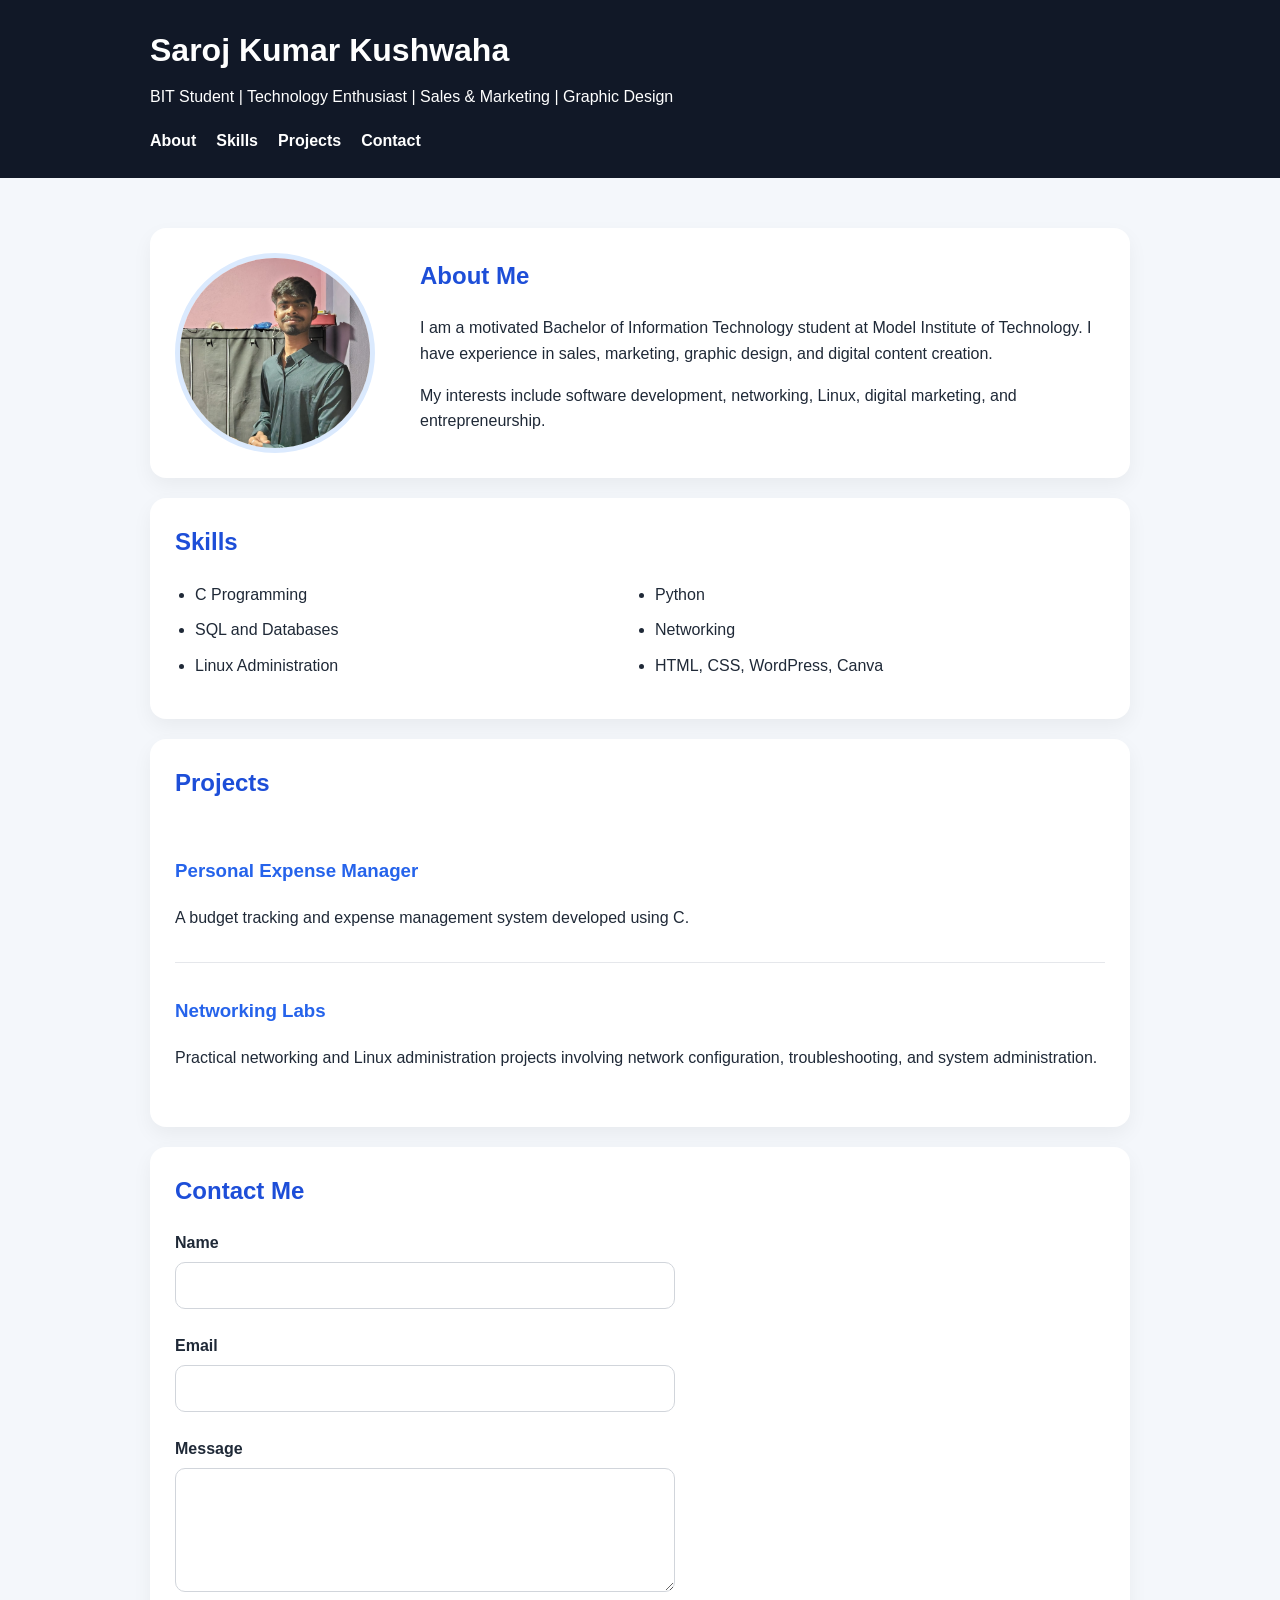
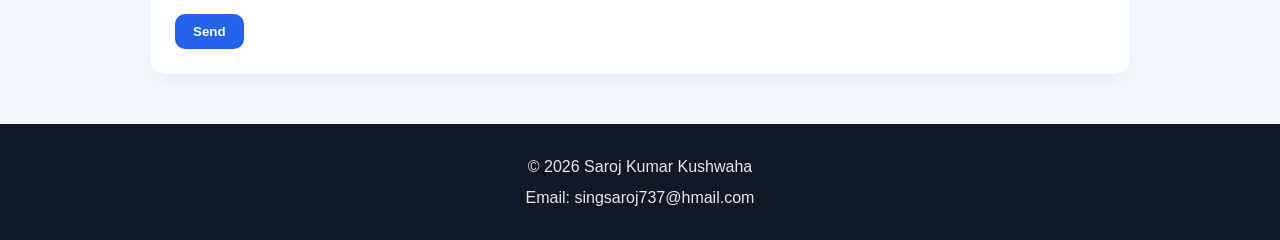
==== commit 1e2d1843: "Replace portfolio with coursework exercises" ====
--- a/index.html
+++ b/index.html
@@ -1,550 +1,105 @@
 <!DOCTYPE html>
 <html lang="en">
 <head>
-  <!-- Character Encoding & Responsive Viewport -->
   <meta charset="UTF-8">
   <meta name="viewport" content="width=device-width, initial-scale=1.0">
-
-  <!-- Document Meta & SEO -->
-  <title>Saroj Kumar Kushwaha | IT Student & Software Portfolio</title>
-  <meta name="description" content="Portfolio of Saroj Kumar Kushwaha, Bachelor of Information Technology student at Model Institute of Technology. Demonstrating software engineering, Linux administration, and digital design.">
-  <meta name="author" content="Saroj Kumar Kushwaha">
-
-  <!-- Open Graph Meta Tags for Social Sharing -->
-  <meta property="og:title" content="Saroj Kumar Kushwaha | Portfolio">
-  <meta property="og:description" content="Modern portfolio showcasing projects in C, Python, Linux Administration, and Responsive Web Architecture.">
-  <meta property="og:image" content="assets/images/profile.jpeg">
-  <meta property="og:type" content="website">
-
-  <!-- Google Fonts: Outfit & Plus Jakarta Sans -->
-  <link rel="preconnect" href="https://fonts.googleapis.com">
-  <link rel="preconnect" href="https://fonts.gstatic.com" crossorigin>
-  <link href="https://fonts.googleapis.com/css2?family=Outfit:wght@400;500;600;700;800&family=Plus+Jakarta+Sans:wght@400;500;600;700&display=swap" rel="stylesheet">
-
-  <!-- External Stylesheet (Separation of Concerns) -->
+  <title>Saroj Kumar Kushwaha | Portfolio</title>
   <link rel="stylesheet" href="style.css">
 </head>
+
 <body>
 
-  <!-- Accessible Skip Navigation Link -->
-  <a href="#main-content" class="skip-to-content">Skip to main content</a>
+  <header>
+    <div class="wrap">
+      <h1>Saroj Kumar Kushwaha</h1>
+      <p>BIT Student | Technology Enthusiast | Sales & Marketing | Graphic Design</p>
 
-  <!-- =========================================================================
-       Header & Navigation
-       ========================================================================= -->
-  <header class="site-header">
-    <div class="wrap nav-container">
-      <a href="#hero" class="site-brand" aria-label="Saroj Kumar Kushwaha Homepage">
-        <span class="brand-badge">SK</span>
-        <span>Saroj.dev</span>
-      </a>
-
-      <!-- Mobile Hamburger Toggle -->
-      <button class="nav-toggle" id="navToggle" aria-label="Toggle navigation menu" aria-expanded="false">
-        <svg width="24" height="24" viewBox="0 0 24 24" fill="none" stroke="currentColor" stroke-width="2" stroke-linecap="round" stroke-linejoin="round">
-          <line x1="3" y1="12" x2="21" y2="12"></line>
-          <line x1="3" y1="6" x2="21" y2="6"></line>
-          <line x1="3" y1="18" x2="21" y2="18"></line>
-        </svg>
-      </button>
-
-      <!-- Main Navigation Menu -->
-      <nav class="site-nav" id="siteNav" aria-label="Primary Site Navigation">
-        <ul class="nav-list">
-          <li><a href="#about" class="nav-link">About</a></li>
-          <li><a href="#skills" class="nav-link">Skills</a></li>
-          <li><a href="#projects" class="nav-link">Projects</a></li>
-          <li><a href="#education" class="nav-link">Education</a></li>
-          <li><a href="#contact" class="nav-link">Contact</a></li>
+      <nav aria-label="Main Navigation">
+        <ul>
+          <li><a href="#about">About</a></li>
+          <li><a href="#skills">Skills</a></li>
+          <li><a href="#projects">Projects</a></li>
+          <li><a href="#contact">Contact</a></li>
         </ul>
-        <div class="nav-cta">
-          <a href="#contact" class="btn btn-primary btn-sm">Get in Touch</a>
-        </div>
       </nav>
     </div>
   </header>
 
-  <!-- =========================================================================
-       Main Content Container
-       ========================================================================= -->
-  <main id="main-content">
+  <main class="wrap">
 
-    <!-- -----------------------------------------------------------------------
-         Hero Section
-         ----------------------------------------------------------------------- -->
-    <section id="hero" class="wrap hero-section" aria-labelledby="hero-title">
-      <div class="hero-content">
-        <div class="status-badge">
-          <span class="status-dot"></span>
-          <span>BIT Student @ Model Institute of Technology</span>
-        </div>
-        <h1 id="hero-title" class="hero-title">
-          Hi, I'm <span class="gradient-text">Saroj Kumar</span> Kushwaha
-        </h1>
-        <p class="hero-subtitle">
-          Technology Enthusiast • Systems & Networking • Digital Strategist
+    <section id="about">
+     <img src="assets/images/profile.jpeg" alt="Saroj Kumar Kushwaha">
+
+      <div>
+        <h2>About Me</h2>
+        <p>
+          I am a motivated Bachelor of Information Technology student at
+          Model Institute of Technology. I have experience in sales,
+          marketing, graphic design, and digital content creation.
         </p>
-        <p class="hero-lead">
-          Building resilient software systems, mastering Linux environments, and fusing technology with strategic sales, marketing, and modern UI design.
+
+        <p>
+          My interests include software development, networking, Linux,
+          digital marketing, and entrepreneurship.
         </p>
-        
-        <div class="hero-actions">
-          <a href="#projects" class="btn btn-primary">
-            <span>Explore Projects</span>
-            <svg width="18" height="18" viewBox="0 0 24 24" fill="none" stroke="currentColor" stroke-width="2" stroke-linecap="round" stroke-linejoin="round"><line x1="5" y1="12" x2="19" y2="12"></line><polyline points="12 5 19 12 12 19"></polyline></svg>
-          </a>
-          <a href="#contact" class="btn btn-outline">
-            <span>Contact Me</span>
-          </a>
-        </div>
-
-        <div class="hero-socials">
-          <span>Connect:</span>
-          <div class="social-links">
-            <a href="https://github.com/kushx7" target="_blank" rel="noopener noreferrer" class="social-icon-btn" aria-label="GitHub Profile">
-              <svg width="18" height="18" viewBox="0 0 24 24" fill="none" stroke="currentColor" stroke-width="2" stroke-linecap="round" stroke-linejoin="round"><path d="M9 19c-5 1.5-5-2.5-7-3m14 6v-3.87a3.37 3.37 0 0 0-.94-2.61c3.14-.35 6.44-1.54 6.44-7A5.44 5.44 0 0 0 20 4.77 5.07 5.07 0 0 0 19.91 1S18.73.65 16 2.48a13.38 13.38 0 0 0-7 0C6.27.65 5.09 1 5.09 1A5.07 5.07 0 0 0 5 4.77a5.44 5.44 0 0 0-1.5 3.78c0 5.42 3.3 6.61 6.44 7A3.37 3.37 0 0 0 9 18.13V22"></path></svg>
-            </a>
-            <a href="mailto:singsaroj737@gmail.com" class="social-icon-btn" aria-label="Send Email">
-              <svg width="18" height="18" viewBox="0 0 24 24" fill="none" stroke="currentColor" stroke-width="2" stroke-linecap="round" stroke-linejoin="round"><path d="M4 4h16c1.1 0 2 .9 2 2v12c0 1.1-.9 2-2 2H4c-1.1 0-2-.9-2-2V6c0-1.1.9-2 2-2z"></path><polyline points="22,6 12,13 2,6"></polyline></svg>
-            </a>
-          </div>
-        </div>
-      </div>
-
-      <div class="hero-visual">
-        <div class="avatar-wrapper">
-          <img src="assets/images/profile.jpeg" alt="Portrait of Saroj Kumar Kushwaha" class="avatar-img" width="310" height="310">
-        </div>
-        <div class="floating-card">
-          <div class="floating-card-icon">🚀</div>
-          <div>
-            <p class="floating-card-title">Bachelor of IT</p>
-            <p class="floating-card-subtitle">Model Institute of Technology</p>
-          </div>
-        </div>
       </div>
     </section>
 
-    <!-- -----------------------------------------------------------------------
-         About Section
-         ----------------------------------------------------------------------- -->
-    <section id="about" class="section-block" aria-labelledby="about-heading">
-      <div class="wrap">
-        <div class="section-header">
-          <span class="section-tag">Profile Overview</span>
-          <h2 id="about-heading">About Me</h2>
-          <p class="section-description">Dedicated IT scholar combining computational logic with creative business acumen.</p>
-        </div>
+    <section id="skills">
+      <h2>Skills</h2>
 
-        <div class="about-grid">
-          <article class="about-text">
-            <p>
-              I am a driven <strong>Bachelor of Information Technology (BIT)</strong> student at <em>Model Institute of Technology</em>. My academic and professional journey is focused on the intersection of systems architecture, procedural programming, and practical digital solutions.
-            </p>
-            <p>
-              Beyond technical coursework, I bring practical experience in sales, digital marketing, graphic design, and brand storytelling. This multifaceted background enables me to build software solutions that are not only robust under the hood, but also intuitive, visually engaging, and aligned with user needs.
-            </p>
-            <p>
-              My ongoing focus includes deepening my mastery of software engineering, Linux system internals, scalable computer networks, and full-stack web standards.
-            </p>
-          </article>
-
-          <aside class="about-highlights" aria-label="Key Achievements & Metrics">
-            <div class="stat-card">
-              <div class="stat-number">BIT</div>
-              <div class="stat-label">Model Institute of Tech</div>
-            </div>
-            <div class="stat-card">
-              <div class="stat-number">4+</div>
-              <div class="stat-label">Core Domains Mastered</div>
-            </div>
-            <div class="stat-card">
-              <div class="stat-number">100%</div>
-              <div class="stat-label">Semantic HTML5 & CSS3</div>
-            </div>
-            <div class="stat-card">
-              <div class="stat-number">Git</div>
-              <div class="stat-label">Version Controlled</div>
-            </div>
-          </aside>
-        </div>
-      </div>
+      <ul>
+        <li>C Programming</li>
+        <li>Python</li>
+        <li>SQL and Databases</li>
+        <li>Networking</li>
+        <li>Linux Administration</li>
+        <li>HTML, CSS, WordPress, Canva</li>
+      </ul>
     </section>
 
-    <!-- -----------------------------------------------------------------------
-         Skills Section
-         ----------------------------------------------------------------------- -->
-    <section id="skills" class="section-block" aria-labelledby="skills-heading">
-      <div class="wrap">
-        <div class="section-header">
-          <span class="section-tag">Technical Competencies</span>
-          <h2 id="skills-heading">Skills & Capabilities</h2>
-          <p class="section-description">A balanced portfolio of programming languages, infrastructure tools, and design capabilities.</p>
-        </div>
+    <section id="projects">
+      <h2>Projects</h2>
 
-        <div class="skills-grid">
-          <!-- Skill Card 1: Core Programming -->
-          <article class="skill-card">
-            <div class="skill-card-header">
-              <div class="skill-card-icon">
-                <svg width="22" height="22" viewBox="0 0 24 24" fill="none" stroke="currentColor" stroke-width="2" stroke-linecap="round" stroke-linejoin="round"><polyline points="16 18 22 12 16 6"></polyline><polyline points="8 6 2 12 8 18"></polyline></svg>
-              </div>
-              <h3>Programming Languages</h3>
-            </div>
-            <p>Structured problem solving, memory management, algorithms, and modular procedural logic.</p>
-            <div class="skill-tags">
-              <span class="skill-tag">C Language</span>
-              <span class="skill-tag">Python</span>
-              <span class="skill-tag">Data Structures</span>
-              <span class="skill-tag">Algorithms</span>
-            </div>
-          </article>
+      <article>
+        <h3>Personal Expense Manager</h3>
+        <p>
+          A budget tracking and expense management system developed using C.
+        </p>
+      </article>
 
-          <!-- Skill Card 2: Systems & Databases -->
-          <article class="skill-card">
-            <div class="skill-card-header">
-              <div class="skill-card-icon">
-                <svg width="22" height="22" viewBox="0 0 24 24" fill="none" stroke="currentColor" stroke-width="2" stroke-linecap="round" stroke-linejoin="round"><rect x="2" y="2" width="20" height="8" rx="2" ry="2"></rect><rect x="2" y="14" width="20" height="8" rx="2" ry="2"></rect><line x1="6" y1="6" x2="6.01" y2="6"></line><line x1="6" y1="18" x2="6.01" y2="18"></line></svg>
-              </div>
-              <h3>Systems & Databases</h3>
-            </div>
-            <p>Command line environments, process management, relational data schemas, and SQL querying.</p>
-            <div class="skill-tags">
-              <span class="skill-tag">Linux Administration</span>
-              <span class="skill-tag">Bash Shell</span>
-              <span class="skill-tag">SQL & Relational DBs</span>
-              <span class="skill-tag">File Systems</span>
-            </div>
-          </article>
-
-          <!-- Skill Card 3: Networks & Web Tech -->
-          <article class="skill-card">
-            <div class="skill-card-header">
-              <div class="skill-card-icon">
-                <svg width="22" height="22" viewBox="0 0 24 24" fill="none" stroke="currentColor" stroke-width="2" stroke-linecap="round" stroke-linejoin="round"><circle cx="12" cy="12" r="10"></circle><line x1="2" y1="12" x2="22" y2="12"></line><path d="M12 2a15.3 15.3 0 0 1 4 10 15.3 15.3 0 0 1-4 10 15.3 15.3 0 0 1-4-10 15.3 15.3 0 0 1 4-10z"></path></svg>
-              </div>
-              <h3>Web & Networking</h3>
-            </div>
-            <p>Network topologies, subnetting, client-server models, and modern standards-compliant web development.</p>
-            <div class="skill-tags">
-              <span class="skill-tag">HTML5 Semantics</span>
-              <span class="skill-tag">CSS3 (Flex & Grid)</span>
-              <span class="skill-tag">Computer Networking</span>
-              <span class="skill-tag">Git & GitHub</span>
-            </div>
-          </article>
-
-          <!-- Skill Card 4: Creative & Marketing -->
-          <article class="skill-card">
-            <div class="skill-card-header">
-              <div class="skill-card-icon">
-                <svg width="22" height="22" viewBox="0 0 24 24" fill="none" stroke="currentColor" stroke-width="2" stroke-linecap="round" stroke-linejoin="round"><path d="M12 19l7-7 3 3-7 7-3-3z"></path><path d="M18 13l-1.5-7.5L2 2l3.5 14.5L13 18l5-5z"></path><path d="M2 2l7.586 7.586"></path><circle cx="11" cy="11" r="2"></circle></svg>
-              </div>
-              <h3>Design & Strategy</h3>
-            </div>
-            <p>Visual communication, social media campaigns, brand collateral, and client acquisition.</p>
-            <div class="skill-tags">
-              <span class="skill-tag">Graphic Design</span>
-              <span class="skill-tag">Canva</span>
-              <span class="skill-tag">WordPress</span>
-              <span class="skill-tag">Digital Marketing</span>
-              <span class="skill-tag">Sales Funnels</span>
-            </div>
-          </article>
-        </div>
-      </div>
+      <article>
+        <h3>Networking Labs</h3>
+        <p>
+          Practical networking and Linux administration projects involving
+          network configuration, troubleshooting, and system administration.
+        </p>
+      </article>
     </section>
 
-    <!-- -----------------------------------------------------------------------
-         Projects Section
-         ----------------------------------------------------------------------- -->
-    <section id="projects" class="section-block" aria-labelledby="projects-heading">
-      <div class="wrap">
-        <div class="section-header">
-          <span class="section-tag">Featured Works</span>
-          <h2 id="projects-heading">Selected Projects</h2>
-          <p class="section-description">Practical applications demonstrating procedural programming, networking infrastructure, and web design.</p>
-        </div>
+    <section id="contact">
+      <h2>Contact Me</h2>
 
-        <div class="projects-grid">
-          <!-- Project 1 -->
-          <article class="project-card">
-            <figure class="project-thumbnail">
-              <img src="assets/images/project-expense.svg" alt="Illustration of Personal Expense Manager in C" loading="lazy">
-            </figure>
-            <div class="project-content">
-              <span class="project-badge badge-c">C Programming</span>
-              <h3 class="project-title">Personal Expense Manager</h3>
-              <p class="project-description">
-                A robust CLI financial tracking application built in C. Implements file persistence (`database.dat`), structured records, budget threshold triggers, and categorical reporting for students.
-              </p>
-              <div class="project-stack">
-                <span class="project-stack-item">C Language</span>
-                <span class="project-stack-item">File I/O</span>
-                <span class="project-stack-item">Memory Alloc</span>
-                <span class="project-stack-item">CLI UX</span>
-              </div>
-              <div class="project-footer">
-                <a href="https://github.com/kushx7" target="_blank" rel="noopener noreferrer" class="project-link">
-                  <span>View Repository</span>
-                  <svg width="14" height="14" viewBox="0 0 24 24" fill="none" stroke="currentColor" stroke-width="2" stroke-linecap="round" stroke-linejoin="round"><path d="M18 13v6a2 2 0 0 1-2 2H5a2 2 0 0 1-2-2V8a2 2 0 0 1 2-2h6"></path><polyline points="15 3 21 3 21 9"></polyline><line x1="10" y1="14" x2="21" y2="3"></line></svg>
-                </a>
-              </div>
-            </div>
-          </article>
+      <form>
+        <label for="name">Name</label>
+        <input type="text" id="name" name="name" required>
 
-          <!-- Project 2 -->
-          <article class="project-card">
-            <figure class="project-thumbnail">
-              <img src="assets/images/project-network.svg" alt="Network Topology Diagram" loading="lazy">
-            </figure>
-            <div class="project-content">
-              <span class="project-badge badge-linux">Systems & Networks</span>
-              <h3 class="project-title">Networking & Linux Infrastructure Lab</h3>
-              <p class="project-description">
-                Comprehensive practical networking and system administration lab involving Debian server deployment, subnet routing, iptables firewall rule enforcement, and automated Bash maintenance scripts.
-              </p>
-              <div class="project-stack">
-                <span class="project-stack-item">Linux (Debian)</span>
-                <span class="project-stack-item">TCP/IP</span>
-                <span class="project-stack-item">Bash Shell</span>
-                <span class="project-stack-item">iptables</span>
-              </div>
-              <div class="project-footer">
-                <a href="https://github.com/kushx7" target="_blank" rel="noopener noreferrer" class="project-link">
-                  <span>Lab Specs</span>
-                  <svg width="14" height="14" viewBox="0 0 24 24" fill="none" stroke="currentColor" stroke-width="2" stroke-linecap="round" stroke-linejoin="round"><path d="M18 13v6a2 2 0 0 1-2 2H5a2 2 0 0 1-2-2V8a2 2 0 0 1 2-2h6"></path><polyline points="15 3 21 3 21 9"></polyline><line x1="10" y1="14" x2="21" y2="3"></line></svg>
-                </a>
-              </div>
-            </div>
-          </article>
+        <label for="email">Email</label>
+        <input type="email" id="email" name="email" required>
 
-          <!-- Project 3 -->
-          <article class="project-card">
-            <figure class="project-thumbnail">
-              <img src="assets/images/project-portfolio.svg" alt="Responsive Web Architecture Diagram" loading="lazy">
-            </figure>
-            <div class="project-content">
-              <span class="project-badge badge-web">Web Architecture</span>
-              <h3 class="project-title">Responsive Portfolio Website</h3>
-              <p class="project-description">
-                Engineered with strict separation of concerns, semantic HTML5 tags, custom CSS3 properties, CSS Grid, and Flexbox layouts. Fully responsive across devices and hosted live on GitHub Pages.
-              </p>
-              <div class="project-stack">
-                <span class="project-stack-item">HTML5</span>
-                <span class="project-stack-item">CSS3 Variables</span>
-                <span class="project-stack-item">Flexbox / Grid</span>
-                <span class="project-stack-item">GitHub Pages</span>
-              </div>
-              <div class="project-footer">
-                <a href="https://kushx7.github.io/week-2-example/" target="_blank" rel="noopener noreferrer" class="project-link">
-                  <span>Live Website</span>
-                  <svg width="14" height="14" viewBox="0 0 24 24" fill="none" stroke="currentColor" stroke-width="2" stroke-linecap="round" stroke-linejoin="round"><path d="M18 13v6a2 2 0 0 1-2 2H5a2 2 0 0 1-2-2V8a2 2 0 0 1 2-2h6"></path><polyline points="15 3 21 3 21 9"></polyline><line x1="10" y1="14" x2="21" y2="3"></line></svg>
-                </a>
-              </div>
-            </div>
-          </article>
+        <label for="message">Message</label>
+        <textarea id="message" name="message" rows="4" required></textarea>
 
-          <!-- Project 4 -->
-          <article class="project-card">
-            <figure class="project-thumbnail">
-              <img src="assets/images/project-marketing.svg" alt="Digital Brand Assets Visual" loading="lazy">
-            </figure>
-            <div class="project-content">
-              <span class="project-badge badge-marketing">Design & Strategy</span>
-              <h3 class="project-title">Digital Marketing & Brand Strategy</h3>
-              <p class="project-description">
-                End-to-end promotional campaign including high-converting visual collateral designed in Canva, target audience segmentation, and sales funnel optimization achieving strong user engagement.
-              </p>
-              <div class="project-stack">
-                <span class="project-stack-item">Graphic Design</span>
-                <span class="project-stack-item">Canva</span>
-                <span class="project-stack-item">Campaign Strategy</span>
-                <span class="project-stack-item">Analytics</span>
-              </div>
-              <div class="project-footer">
-                <a href="#contact" class="project-link">
-                  <span>Inquire Details</span>
-                  <svg width="14" height="14" viewBox="0 0 24 24" fill="none" stroke="currentColor" stroke-width="2" stroke-linecap="round" stroke-linejoin="round"><path d="M5 12h14"></path><path d="M12 5l7 7-7 7"></path></svg>
-                </a>
-              </div>
-            </div>
-          </article>
-        </div>
-      </div>
-    </section>
-
-    <!-- -----------------------------------------------------------------------
-         Education & Experience Section
-         ----------------------------------------------------------------------- -->
-    <section id="education" class="section-block" aria-labelledby="education-heading">
-      <div class="wrap">
-        <div class="section-header">
-          <span class="section-tag">Milestones</span>
-          <h2 id="education-heading">Education & Experience</h2>
-          <p class="section-description">Academic credentials and practical leadership roles that shaped my technical foundation.</p>
-        </div>
-
-        <div class="timeline">
-          <div class="timeline-item">
-            <div class="timeline-dot"></div>
-            <div class="timeline-content">
-              <span class="timeline-date">Current Student (2024 – Present)</span>
-              <h3 class="timeline-title">Bachelor of Information Technology (BIT)</h3>
-              <p class="timeline-org">Model Institute of Technology</p>
-              <p class="timeline-desc">
-                Comprehensive undergraduate curriculum covering Structured Programming (C), Object-Oriented Systems, Computer Architecture, Database Management Systems, Computer Networks, and Web Technologies.
-              </p>
-            </div>
-          </div>
-
-          <div class="timeline-item">
-            <div class="timeline-dot"></div>
-            <div class="timeline-content">
-              <span class="timeline-date">Professional Role</span>
-              <h3 class="timeline-title">Sales, Marketing & Graphic Design Specialist</h3>
-              <p class="timeline-org">Freelance & Commercial Engagements</p>
-              <p class="timeline-desc">
-                Managed marketing collateral creation, customer relationship management, digital campaign design, and client communications to drive revenue and market presence.
-              </p>
-            </div>
-          </div>
-        </div>
-      </div>
-    </section>
-
-    <!-- -----------------------------------------------------------------------
-         Contact Section
-         ----------------------------------------------------------------------- -->
-    <section id="contact" class="section-block" aria-labelledby="contact-heading">
-      <div class="wrap">
-        <div class="section-header">
-          <span class="section-tag">Get in Touch</span>
-          <h2 id="contact-heading">Contact Me</h2>
-          <p class="section-description">Have a project in mind, a collaboration proposal, or academic inquiry? Let's connect!</p>
-        </div>
-
-        <div class="contact-grid">
-          <!-- Contact Direct Information -->
-          <div class="contact-info">
-            <h3>Let's build something remarkable together</h3>
-            <p>
-              I am open to software development internships, networking/system administration roles, and collaborative projects. Feel free to reach out directly through any of the channels below.
-            </p>
-
-            <div class="contact-info-list">
-              <div class="contact-info-card">
-                <div class="contact-icon-wrapper">
-                  <svg width="20" height="20" viewBox="0 0 24 24" fill="none" stroke="currentColor" stroke-width="2" stroke-linecap="round" stroke-linejoin="round"><path d="M4 4h16c1.1 0 2 .9 2 2v12c0 1.1-.9 2-2 2H4c-1.1 0-2-.9-2-2V6c0-1.1.9-2 2-2z"></path><polyline points="22,6 12,13 2,6"></polyline></svg>
-                </div>
-                <div>
-                  <div class="contact-label">Email Address</div>
-                  <a href="mailto:singsaroj737@gmail.com" class="contact-value">singsaroj737@gmail.com</a>
-                </div>
-              </div>
-
-              <div class="contact-info-card">
-                <div class="contact-icon-wrapper">
-                  <svg width="20" height="20" viewBox="0 0 24 24" fill="none" stroke="currentColor" stroke-width="2" stroke-linecap="round" stroke-linejoin="round"><path d="M9 19c-5 1.5-5-2.5-7-3m14 6v-3.87a3.37 3.37 0 0 0-.94-2.61c3.14-.35 6.44-1.54 6.44-7A5.44 5.44 0 0 0 20 4.77 5.07 5.07 0 0 0 19.91 1S18.73.65 16 2.48a13.38 13.38 0 0 0-7 0C6.27.65 5.09 1 5.09 1A5.07 5.07 0 0 0 5 4.77a5.44 5.44 0 0 0-1.5 3.78c0 5.42 3.3 6.61 6.44 7A3.37 3.37 0 0 0 9 18.13V22"></path></svg>
-                </div>
-                <div>
-                  <div class="contact-label">GitHub Profile</div>
-                  <a href="https://github.com/kushx7" target="_blank" rel="noopener noreferrer" class="contact-value">github.com/kushx7</a>
-                </div>
-              </div>
-
-              <div class="contact-info-card">
-                <div class="contact-icon-wrapper">
-                  <svg width="20" height="20" viewBox="0 0 24 24" fill="none" stroke="currentColor" stroke-width="2" stroke-linecap="round" stroke-linejoin="round"><path d="M21 10c0 7-9 13-9 13s-9-6-9-13a9 9 0 0 1 18 0z"></path><circle cx="12" cy="10" r="3"></circle></svg>
-                </div>
-                <div>
-                  <div class="contact-label">Location</div>
-                  <div class="contact-value">Janakpurdham / Kathmandu, Nepal</div>
-                </div>
-              </div>
-            </div>
-          </div>
-
-          <!-- Contact Form -->
-          <form class="contact-form" action="#" method="POST" onsubmit="event.preventDefault(); alert('Thank you! Your message has been simulated successfully.');">
-            <div class="form-group">
-              <label for="contact-name" class="form-label">Full Name</label>
-              <input type="text" id="contact-name" name="name" class="form-input" placeholder="e.g. John Doe" required>
-            </div>
-
-            <div class="form-group">
-              <label for="contact-email" class="form-label">Email Address</label>
-              <input type="email" id="contact-email" name="email" class="form-input" placeholder="e.g. john@example.com" required>
-            </div>
-
-            <div class="form-group">
-              <label for="contact-subject" class="form-label">Subject</label>
-              <input type="text" id="contact-subject" name="subject" class="form-input" placeholder="e.g. Collaboration Opportunity" required>
-            </div>
-
-            <div class="form-group">
-              <label for="contact-message" class="form-label">Message</label>
-              <textarea id="contact-message" name="message" class="form-textarea" rows="5" placeholder="Write your message here..." required></textarea>
-            </div>
-
-            <button type="submit" class="btn btn-primary btn-full">
-              <span>Send Message</span>
-              <svg width="18" height="18" viewBox="0 0 24 24" fill="none" stroke="currentColor" stroke-width="2" stroke-linecap="round" stroke-linejoin="round"><line x1="22" y1="2" x2="11" y2="13"></line><polygon points="22 2 15 22 11 13 2 9 22 2"></polygon></svg>
-            </button>
-          </form>
-        </div>
-      </div>
+        <button type="submit">Send</button>
+      </form>
     </section>
 
   </main>
 
-  <!-- =========================================================================
-       Footer
-       ========================================================================= -->
-  <footer class="site-footer">
-    <div class="wrap">
-      <div class="footer-top">
-        <div class="footer-brand">
-          <h4>Saroj Kumar Kushwaha</h4>
-          <p>Bachelor of Information Technology • Model Institute of Technology</p>
-        </div>
-        <div class="social-links">
-          <a href="https://github.com/kushx7" target="_blank" rel="noopener noreferrer" class="social-icon-btn" aria-label="GitHub">
-            <svg width="18" height="18" viewBox="0 0 24 24" fill="none" stroke="currentColor" stroke-width="2" stroke-linecap="round" stroke-linejoin="round"><path d="M9 19c-5 1.5-5-2.5-7-3m14 6v-3.87a3.37 3.37 0 0 0-.94-2.61c3.14-.35 6.44-1.54 6.44-7A5.44 5.44 0 0 0 20 4.77 5.07 5.07 0 0 0 19.91 1S18.73.65 16 2.48a13.38 13.38 0 0 0-7 0C6.27.65 5.09 1 5.09 1A5.07 5.07 0 0 0 5 4.77a5.44 5.44 0 0 0-1.5 3.78c0 5.42 3.3 6.61 6.44 7A3.37 3.37 0 0 0 9 18.13V22"></path></svg>
-          </a>
-          <a href="mailto:singsaroj737@gmail.com" class="social-icon-btn" aria-label="Email">
-            <svg width="18" height="18" viewBox="0 0 24 24" fill="none" stroke="currentColor" stroke-width="2" stroke-linecap="round" stroke-linejoin="round"><path d="M4 4h16c1.1 0 2 .9 2 2v12c0 1.1-.9 2-2 2H4c-1.1 0-2-.9-2-2V6c0-1.1.9-2 2-2z"></path><polyline points="22,6 12,13 2,6"></polyline></svg>
-          </a>
-        </div>
-      </div>
-
-      <div class="footer-bottom">
-        <p>&copy; 2026 Saroj Kumar Kushwaha. All rights reserved. Deployed on GitHub Pages.</p>
-        <a href="#hero" class="back-to-top">
-          <span>Back to top</span>
-          <svg width="16" height="16" viewBox="0 0 24 24" fill="none" stroke="currentColor" stroke-width="2" stroke-linecap="round" stroke-linejoin="round"><line x1="12" y1="19" x2="12" y2="5"></line><polyline points="5 12 12 5 19 12"></polyline></svg>
-        </a>
-      </div>
-    </div>
+  <footer>
+    <p>© 2026 Saroj Kumar Kushwaha</p>
+    <p>Email: singsaroj737@hmail.com</p>
   </footer>
 
-  <!-- Light Mobile Navigation Handler -->
-  <script>
-    const navToggle = document.getElementById('navToggle');
-    const siteNav = document.getElementById('siteNav');
-    if (navToggle && siteNav) {
-      navToggle.addEventListener('click', () => {
-        const isOpen = siteNav.classList.toggle('is-open');
-        navToggle.setAttribute('aria-expanded', isOpen);
-      });
-      // Close nav when clicking a link
-      siteNav.querySelectorAll('.nav-link').forEach(link => {
-        link.addEventListener('click', () => {
-          siteNav.classList.remove('is-open');
-          navToggle.setAttribute('aria-expanded', 'false');
-        });
-      });
-    }
-  </script>
 </body>
-</html>
+</html>
--- a/style.css
+++ b/style.css
@@ -1,1183 +1,221 @@
-/* ==========================================================================
-   PORTFOLIO STYLESHEET
-   Author: Saroj Kumar Kushwaha
-   Program: Bachelor of Information Technology (BIT)
-   Institution: Model Institute of Technology (MIT)
-   Description: Modern, responsive stylesheet implementing separation of
-                concerns, CSS custom properties, Flexbox, Grid, and mobile-first
-                media queries.
-   ========================================================================== */
-
-/* --------------------------------------------------------------------------
-   1. CSS Custom Properties (Design System Tokens)
-   -------------------------------------------------------------------------- */
-:root {
-  /* Color Palette: Modern Dark Mode with Electric Cyan & Indigo Accents */
-  --bg-body: #0a0f1d;
-  --bg-surface: #111827;
-  --bg-surface-elevated: #1e293b;
-  --bg-surface-glass: rgba(17, 24, 39, 0.78);
-  --bg-card-hover: #1e293b;
-
-  /* Accent & Brand Colors */
-  --primary: #38bdf8;
-  --primary-hover: #0ea5e9;
-  --primary-rgb: 56, 189, 248;
-  --secondary: #6366f1;
-  --secondary-hover: #4f46e5;
-  --accent-purple: #a855f7;
-  --accent-emerald: #10b981;
-  --accent-amber: #f59e0b;
-
-  /* Gradients */
-  --gradient-primary: linear-gradient(135deg, #38bdf8 0%, #6366f1 100%);
-  --gradient-secondary: linear-gradient(135deg, #6366f1 0%, #a855f7 100%);
-  --gradient-text: linear-gradient(135deg, #ffffff 30%, #94a3b8 100%);
-  --gradient-glow: radial-gradient(circle at 50% 0%, rgba(56, 189, 248, 0.15), transparent 70%);
-
-  /* Neutral Typography Colors */
-  --text-main: #f8fafc;
-  --text-muted: #94a3b8;
-  --text-subtle: #64748b;
-  --text-inverse: #0a0f1d;
-
-  /* Borders & Dividers */
-  --border-subtle: rgba(255, 255, 255, 0.08);
-  --border-strong: rgba(255, 255, 255, 0.15);
-  --border-glow: rgba(56, 189, 248, 0.4);
-
-  /* Typography Families */
-  --font-base: 'Plus Jakarta Sans', -apple-system, BlinkMacSystemFont, 'Segoe UI', Roboto, sans-serif;
-  --font-heading: 'Outfit', 'Plus Jakarta Sans', sans-serif;
-  --font-mono: 'JetBrains Mono', SFMono-Regular, Menlo, Monaco, Consolas, monospace;
-
-  /* Elevation & Shadows */
-  --shadow-sm: 0 2px 8px rgba(0, 0, 0, 0.3);
-  --shadow-md: 0 8px 24px rgba(0, 0, 0, 0.4);
-  --shadow-lg: 0 16px 40px rgba(0, 0, 0, 0.5);
-  --shadow-glow: 0 0 25px rgba(56, 189, 248, 0.25);
-  --shadow-card-hover: 0 20px 35px -10px rgba(56, 189, 248, 0.2);
-
-  /* Spacing Scale */
-  --space-2xs: 0.25rem;  /* 4px */
-  --space-xs:  0.5rem;   /* 8px */
-  --space-sm:  0.75rem;  /* 12px */
-  --space-md:  1rem;     /* 16px */
-  --space-lg:  1.5rem;   /* 24px */
-  --space-xl:  2rem;     /* 32px */
-  --space-2xl: 3rem;     /* 48px */
-  --space-3xl: 4.5rem;   /* 72px */
-
-  /* Border Radii */
-  --radius-sm: 8px;
-  --radius-md: 12px;
-  --radius-lg: 16px;
-  --radius-xl: 24px;
-  --radius-full: 9999px;
-
-  /* Transitions */
-  --transition-fast: 0.15s ease;
-  --transition-normal: 0.3s cubic-bezier(0.4, 0, 0.2, 1);
-  --transition-bounce: 0.4s cubic-bezier(0.175, 0.885, 0.32, 1.275);
-}
-
-/* --------------------------------------------------------------------------
-   2. Reset & Base Styles
-   -------------------------------------------------------------------------- */
-*, *::before, *::after {
+/* =========================================
+   Global Styles
+   ========================================= */
+
+* {
   box-sizing: border-box;
-  margin: 0;
-  padding: 0;
 }
 
 html {
   scroll-behavior: smooth;
-  scroll-padding-top: 5rem;
-  font-size: 16px;
-  -webkit-text-size-adjust: 100%;
 }
 
 body {
-  background-color: var(--bg-body);
-  background-image: var(--gradient-glow);
-  background-attachment: fixed;
-  color: var(--text-main);
-  font-family: var(--font-base);
-  font-size: 1rem;
-  line-height: 1.65;
-  -webkit-font-smoothing: antialiased;
-  -moz-osx-font-smoothing: grayscale;
-  overflow-x: hidden;
-}
-
-img, svg {
-  display: block;
-  max-width: 100%;
-  height: auto;
-}
-
-a {
-  color: var(--primary);
+  margin: 0;
+  font-family: Arial, sans-serif;
+  background: #f4f7fb;
+  color: #1f2937;
+  line-height: 1.6;
+}
+
+/* =========================================
+   Reusable Layout
+   ========================================= */
+
+.wrap {
+  width: min(980px, 90%);
+  margin: auto;
+}
+
+/* =========================================
+   Header and Navigation
+   ========================================= */
+
+header {
+  background: #111827;
+  color: #ffffff;
+  padding: 25px 0;
+}
+
+header h1 {
+  margin: 0 0 8px;
+}
+
+header p {
+  margin: 0;
+}
+
+nav ul {
+  display: flex;
+  gap: 20px;
+  list-style: none;
+  padding: 0;
+  margin: 18px 0 0;
+  flex-wrap: wrap;
+}
+
+nav a {
+  color: #ffffff;
   text-decoration: none;
-  transition: color var(--transition-fast);
-}
-
-a:hover {
-  color: var(--primary-hover);
-}
-
-ul, ol {
-  list-style: none;
-}
-
-h1, h2, h3, h4 {
-  font-family: var(--font-heading);
-  color: var(--text-main);
-  font-weight: 700;
-  line-height: 1.25;
-  letter-spacing: -0.02em;
-}
-
-h1 {
-  font-size: clamp(2.2rem, 5vw, 3.5rem);
-}
-
-h2 {
-  font-size: clamp(1.75rem, 3.5vw, 2.35rem);
-  margin-bottom: var(--space-xs);
-}
-
-h3 {
-  font-size: 1.25rem;
-  font-weight: 600;
-}
-
-p {
-  color: var(--text-muted);
-  margin-bottom: var(--space-md);
-}
-
-p:last-child {
-  margin-bottom: 0;
-}
-
-/* --------------------------------------------------------------------------
-   3. Accessible Utilities & Containers
-   -------------------------------------------------------------------------- */
-.wrap {
-  width: min(1140px, 92%);
-  margin-left: auto;
-  margin-right: auto;
-}
-
-.skip-to-content {
-  position: absolute;
-  top: -100px;
-  left: var(--space-md);
-  background: var(--primary);
-  color: var(--text-inverse);
-  padding: var(--space-xs) var(--space-md);
-  font-weight: 600;
-  border-radius: var(--radius-sm);
-  z-index: 1000;
-  transition: top var(--transition-fast);
-}
-
-.skip-to-content:focus {
-  top: var(--space-md);
-}
-
-/* Section Header Utility */
-.section-header {
-  text-align: center;
-  max-width: 680px;
-  margin: 0 auto var(--space-2xl);
-}
-
-.section-tag {
-  display: inline-block;
-  font-family: var(--font-mono);
-  font-size: 0.8125rem;
-  text-transform: uppercase;
-  letter-spacing: 0.12em;
-  color: var(--primary);
-  background: rgba(56, 189, 248, 0.1);
-  border: 1px solid rgba(56, 189, 248, 0.25);
-  padding: var(--space-2xs) var(--space-sm);
-  border-radius: var(--radius-full);
-  margin-bottom: var(--space-sm);
-}
-
-.section-description {
-  font-size: 1.05rem;
-  color: var(--text-muted);
-}
-
-/* --------------------------------------------------------------------------
-   4. Site Header & Glassmorphic Navigation (Flexbox)
-   -------------------------------------------------------------------------- */
-.site-header {
-  position: sticky;
-  top: 0;
-  z-index: 100;
-  background: var(--bg-surface-glass);
-  backdrop-filter: blur(16px);
-  -webkit-backdrop-filter: blur(16px);
-  border-bottom: 1px solid var(--border-subtle);
-  transition: background-color var(--transition-normal);
-}
-
-.nav-container {
-  display: flex;
+  font-weight: bold;
+}
+
+nav a:hover {
+  color: #93c5fd;
+}
+
+/* =========================================
+   Main Content and Sections
+   ========================================= */
+
+main {
+  padding: 30px 0;
+}
+
+section {
+  background: #ffffff;
+  padding: 25px;
+  margin: 20px auto;
+  border-radius: 16px;
+  box-shadow: 0 8px 20px rgba(0, 0, 0, 0.05);
+}
+
+section h2 {
+  color: #1d4ed8;
+  margin-top: 0;
+}
+
+/* =========================================
+   About Section
+   ========================================= */
+
+#about {
+  display: grid;
+  grid-template-columns: 220px 1fr;
+  gap: 25px;
   align-items: center;
-  justify-content: space-between;
-  height: 4.5rem;
-}
-
-.site-brand {
-  display: flex;
-  align-items: center;
-  gap: var(--space-xs);
-  font-family: var(--font-heading);
-  font-size: 1.35rem;
-  font-weight: 700;
-  color: var(--text-main);
-  letter-spacing: -0.01em;
-}
-
-.brand-badge {
-  display: inline-flex;
-  align-items: center;
-  justify-content: center;
-  width: 2.2rem;
-  height: 2.2rem;
-  border-radius: var(--radius-sm);
-  background: var(--gradient-primary);
-  color: var(--text-inverse);
-  font-weight: 800;
-  font-size: 1rem;
-  box-shadow: 0 4px 12px rgba(56, 189, 248, 0.35);
-}
-
-.site-nav {
-  display: flex;
-  align-items: center;
-}
-
-.nav-list {
-  display: flex;
-  align-items: center;
-  gap: var(--space-xs);
-}
-
-.nav-link {
-  display: inline-block;
-  color: var(--text-muted);
-  font-weight: 500;
-  font-size: 0.9375rem;
-  padding: var(--space-xs) var(--space-sm);
-  border-radius: var(--radius-sm);
-  transition: all var(--transition-fast);
-}
-
-.nav-link:hover,
-.nav-link:focus-visible {
-  color: var(--text-main);
-  background: rgba(255, 255, 255, 0.05);
-}
-
-.nav-link.active {
-  color: var(--primary);
-  background: rgba(56, 189, 248, 0.08);
-}
-
-.nav-cta {
-  margin-left: var(--space-md);
-}
-
-/* Mobile Nav Toggle Button */
-.nav-toggle {
-  display: none;
-  background: transparent;
-  border: 1px solid var(--border-subtle);
-  border-radius: var(--radius-sm);
-  padding: var(--space-xs);
-  color: var(--text-main);
-  cursor: pointer;
-  align-items: center;
-  justify-content: center;
-}
-
-/* --------------------------------------------------------------------------
-   5. Buttons & Interactive Elements
-   -------------------------------------------------------------------------- */
-.btn {
-  display: inline-flex;
-  align-items: center;
-  justify-content: center;
-  gap: var(--space-xs);
-  padding: 0.75rem 1.4rem;
-  border-radius: var(--radius-md);
-  font-family: var(--font-base);
-  font-size: 0.9375rem;
-  font-weight: 600;
-  cursor: pointer;
-  text-decoration: none;
-  border: 1px solid transparent;
-  transition: all var(--transition-normal);
-  line-height: 1;
-}
-
-.btn-primary {
-  background: var(--gradient-primary);
-  color: var(--text-inverse);
-  box-shadow: 0 4px 14px rgba(56, 189, 248, 0.35);
-}
-
-.btn-primary:hover {
-  color: var(--text-inverse);
-  transform: translateY(-2px);
-  box-shadow: 0 6px 20px rgba(56, 189, 248, 0.5);
-}
-
-.btn-outline {
-  background: transparent;
-  border-color: var(--border-strong);
-  color: var(--text-main);
-}
-
-.btn-outline:hover {
-  background: rgba(255, 255, 255, 0.06);
-  border-color: var(--primary);
-  color: var(--primary);
-  transform: translateY(-2px);
-}
-
-.btn-sm {
-  padding: 0.55rem 1rem;
-  font-size: 0.875rem;
-}
-
-.btn-full {
-  width: 100%;
-}
-
-/* --------------------------------------------------------------------------
-   6. Hero Section (Flexbox & CSS Grid)
-   -------------------------------------------------------------------------- */
-.hero-section {
-  padding: var(--space-3xl) 0 var(--space-2xl);
-  display: grid;
-  grid-template-columns: 1.25fr 1fr;
-  gap: var(--space-2xl);
-  align-items: center;
-}
-
-.hero-content {
-  display: flex;
-  flex-direction: column;
-  align-items: flex-start;
-}
-
-.status-badge {
-  display: inline-flex;
-  align-items: center;
-  gap: var(--space-xs);
-  padding: var(--space-2xs) var(--space-sm);
-  background: rgba(16, 185, 129, 0.1);
-  border: 1px solid rgba(16, 185, 129, 0.3);
-  border-radius: var(--radius-full);
-  font-size: 0.8125rem;
-  font-weight: 600;
-  color: var(--accent-emerald);
-  margin-bottom: var(--space-md);
-}
-
-.status-dot {
-  width: 8px;
-  height: 8px;
-  border-radius: 50%;
-  background-color: var(--accent-emerald);
-  box-shadow: 0 0 10px var(--accent-emerald);
-  animation: pulse-dot 2s infinite ease-in-out;
-}
-
-@keyframes pulse-dot {
-  0%, 100% { opacity: 1; transform: scale(1); }
-  50% { opacity: 0.5; transform: scale(1.3); }
-}
-
-.hero-title {
-  margin-bottom: var(--space-xs);
-}
-
-.gradient-text {
-  background: var(--gradient-primary);
-  -webkit-background-clip: text;
-  -webkit-text-fill-color: transparent;
-  background-clip: text;
-}
-
-.hero-subtitle {
-  font-size: clamp(1.1rem, 2vw, 1.35rem);
-  color: var(--text-main);
-  font-weight: 500;
-  margin-bottom: var(--space-md);
-}
-
-.hero-lead {
-  font-size: 1.05rem;
-  color: var(--text-muted);
-  margin-bottom: var(--space-xl);
-  max-width: 560px;
-}
-
-.hero-actions {
-  display: flex;
-  flex-wrap: wrap;
-  gap: var(--space-sm);
-  margin-bottom: var(--space-xl);
-}
-
-.hero-socials {
-  display: flex;
-  align-items: center;
-  gap: var(--space-md);
-  font-size: 0.875rem;
-  color: var(--text-subtle);
-}
-
-.social-links {
-  display: flex;
-  gap: var(--space-xs);
-}
-
-.social-icon-btn {
-  display: inline-flex;
-  align-items: center;
-  justify-content: center;
-  width: 2.3rem;
-  height: 2.3rem;
-  border-radius: var(--radius-sm);
-  background: var(--bg-surface-elevated);
-  border: 1px solid var(--border-subtle);
-  color: var(--text-muted);
-  transition: all var(--transition-fast);
-}
-
-.social-icon-btn:hover {
-  color: var(--primary);
-  border-color: var(--primary);
-  transform: translateY(-2px);
-}
-
-/* Hero Media (Avatar & Glass Badge) */
-.hero-visual {
-  position: relative;
-  display: flex;
-  justify-content: center;
-  align-items: center;
-}
-
-.avatar-wrapper {
-  position: relative;
-  width: 310px;
-  height: 310px;
-  border-radius: 50%;
-  padding: 8px;
-  background: var(--gradient-primary);
-  box-shadow: 0 0 50px rgba(56, 189, 248, 0.25);
-  transition: transform var(--transition-normal);
-}
-
-.avatar-wrapper:hover {
-  transform: scale(1.02);
-}
-
-.avatar-img {
-  width: 100%;
-  height: 100%;
+}
+
+#about img {
+  width: 200px;
+  height: 200px;
   object-fit: cover;
   border-radius: 50%;
-  border: 4px solid var(--bg-body);
-}
-
-.floating-card {
-  position: absolute;
-  bottom: 10px;
-  right: -10px;
-  background: var(--bg-surface-glass);
-  backdrop-filter: blur(12px);
-  -webkit-backdrop-filter: blur(12px);
-  border: 1px solid var(--border-subtle);
-  padding: var(--space-sm) var(--space-md);
-  border-radius: var(--radius-md);
-  box-shadow: var(--shadow-md);
-  display: flex;
-  align-items: center;
-  gap: var(--space-sm);
-}
-
-.floating-card-icon {
-  font-size: 1.4rem;
-}
-
-.floating-card-title {
-  font-size: 0.8125rem;
-  font-weight: 700;
-  color: var(--text-main);
-  margin: 0;
-}
-
-.floating-card-subtitle {
-  font-size: 0.75rem;
-  color: var(--primary);
-  margin: 0;
-}
-
-/* --------------------------------------------------------------------------
-   7. Sections Common Layout
-   -------------------------------------------------------------------------- */
-.section-block {
-  padding: var(--space-3xl) 0;
-  border-top: 1px solid var(--border-subtle);
-}
-
-/* --------------------------------------------------------------------------
-   8. About Section (Grid & Key Stats)
-   -------------------------------------------------------------------------- */
-.about-grid {
-  display: grid;
-  grid-template-columns: 1.2fr 0.8fr;
-  gap: var(--space-2xl);
-  align-items: center;
-}
-
-.about-text p {
-  font-size: 1.05rem;
-  line-height: 1.75;
-}
-
-.about-highlights {
+  border: 5px solid #dbeafe;
+}
+
+/* =========================================
+   Skills Section
+   ========================================= */
+
+#skills ul {
   display: grid;
   grid-template-columns: repeat(2, 1fr);
-  gap: var(--space-md);
-}
-
-.stat-card {
-  background: var(--bg-surface);
-  border: 1px solid var(--border-subtle);
-  border-radius: var(--radius-lg);
-  padding: var(--space-lg);
-  transition: all var(--transition-normal);
-}
-
-.stat-card:hover {
-  border-color: var(--border-glow);
-  transform: translateY(-3px);
-  box-shadow: var(--shadow-sm);
-}
-
-.stat-number {
-  font-family: var(--font-heading);
-  font-size: 1.85rem;
-  font-weight: 800;
-  color: var(--primary);
-  margin-bottom: var(--space-2xs);
-}
-
-.stat-label {
-  font-size: 0.875rem;
-  color: var(--text-muted);
-  font-weight: 500;
-}
-
-/* --------------------------------------------------------------------------
-   9. Skills Section (Domain Cards & Tag Flexbox)
-   -------------------------------------------------------------------------- */
-.skills-grid {
-  display: grid;
-  grid-template-columns: repeat(auto-fit, minmax(260px, 1fr));
-  gap: var(--space-lg);
-}
-
-.skill-card {
-  background: var(--bg-surface);
-  border: 1px solid var(--border-subtle);
-  border-radius: var(--radius-lg);
-  padding: var(--space-xl);
-  transition: all var(--transition-normal);
-  display: flex;
-  flex-direction: column;
-}
-
-.skill-card:hover {
-  transform: translateY(-4px);
-  border-color: var(--border-glow);
-  box-shadow: var(--shadow-card-hover);
-}
-
-.skill-card-header {
-  display: flex;
-  align-items: center;
-  gap: var(--space-sm);
-  margin-bottom: var(--space-md);
-}
-
-.skill-card-icon {
-  width: 2.75rem;
-  height: 2.75rem;
-  border-radius: var(--radius-md);
-  background: rgba(56, 189, 248, 0.1);
-  display: flex;
-  align-items: center;
-  justify-content: center;
-  color: var(--primary);
-  font-size: 1.25rem;
-}
-
-.skill-card h3 {
-  font-size: 1.15rem;
-  margin-bottom: 0;
-}
-
-.skill-card p {
-  font-size: 0.9rem;
-  color: var(--text-muted);
-  margin-bottom: var(--space-md);
-  flex-grow: 1;
-}
-
-.skill-tags {
-  display: flex;
-  flex-wrap: wrap;
-  gap: var(--space-xs);
-}
-
-.skill-tag {
-  font-size: 0.8125rem;
-  font-family: var(--font-mono);
-  background: var(--bg-surface-elevated);
-  border: 1px solid var(--border-subtle);
-  color: var(--text-main);
-  padding: 0.3rem 0.65rem;
-  border-radius: var(--radius-sm);
-  transition: all var(--transition-fast);
-}
-
-.skill-tag:hover {
-  border-color: var(--primary);
-  color: var(--primary);
-}
-
-/* --------------------------------------------------------------------------
-   10. Projects Section (Modern Card Grid & Graphics)
-   -------------------------------------------------------------------------- */
-.projects-grid {
-  display: grid;
-  grid-template-columns: repeat(auto-fit, minmax(320px, 1fr));
-  gap: var(--space-xl);
-}
-
-.project-card {
-  background: var(--bg-surface);
-  border: 1px solid var(--border-subtle);
-  border-radius: var(--radius-xl);
-  overflow: hidden;
-  display: flex;
-  flex-direction: column;
-  transition: all var(--transition-normal);
-}
-
-.project-card:hover {
-  transform: translateY(-6px);
-  border-color: var(--border-glow);
-  box-shadow: var(--shadow-card-hover);
-}
-
-.project-thumbnail {
-  position: relative;
+  gap: 10px;
+  padding-left: 20px;
+}
+
+/* =========================================
+   Projects Section
+   ========================================= */
+
+#projects article {
+  padding: 15px 0;
+  border-bottom: 1px solid #e5e7eb;
+}
+
+#projects article:last-child {
+  border-bottom: none;
+}
+
+#projects h3 {
+  color: #2563eb;
+}
+
+/* =========================================
+   Contact Form
+   ========================================= */
+
+form {
+  max-width: 500px;
+}
+
+label {
+  display: block;
+  font-weight: bold;
+  margin-top: 10px;
+}
+
+input,
+textarea {
   width: 100%;
-  aspect-ratio: 16 / 10;
-  background: var(--bg-surface-elevated);
-  overflow: hidden;
-}
-
-.project-thumbnail img {
-  width: 100%;
-  height: 100%;
-  object-fit: cover;
-  transition: transform var(--transition-normal);
-}
-
-.project-card:hover .project-thumbnail img {
-  transform: scale(1.05);
-}
-
-.project-content {
-  padding: var(--space-xl);
-  display: flex;
-  flex-direction: column;
-  flex-grow: 1;
-}
-
-.project-badge {
-  display: inline-block;
-  align-self: flex-start;
-  font-size: 0.75rem;
-  font-weight: 700;
-  text-transform: uppercase;
-  letter-spacing: 0.08em;
-  padding: 0.2rem 0.6rem;
-  border-radius: var(--radius-full);
-  margin-bottom: var(--space-xs);
-}
-
-.badge-c {
-  background: rgba(56, 189, 248, 0.15);
-  color: var(--primary);
-}
-
-.badge-linux {
-  background: rgba(16, 185, 129, 0.15);
-  color: var(--accent-emerald);
-}
-
-.badge-web {
-  background: rgba(168, 85, 247, 0.15);
-  color: var(--accent-purple);
-}
-
-.badge-marketing {
-  background: rgba(249, 115, 22, 0.15);
-  color: #f97316;
-}
-
-.project-title {
-  font-size: 1.35rem;
-  margin-bottom: var(--space-xs);
-}
-
-.project-description {
-  font-size: 0.9375rem;
-  color: var(--text-muted);
-  line-height: 1.6;
-  margin-bottom: var(--space-lg);
-  flex-grow: 1;
-}
-
-.project-stack {
-  display: flex;
-  flex-wrap: wrap;
-  gap: var(--space-xs);
-  margin-bottom: var(--space-lg);
-}
-
-.project-stack-item {
-  font-size: 0.75rem;
-  font-family: var(--font-mono);
-  background: rgba(255, 255, 255, 0.04);
-  color: var(--text-muted);
-  padding: 0.25rem 0.5rem;
-  border-radius: var(--radius-sm);
-  border: 1px solid var(--border-subtle);
-}
-
-.project-footer {
-  display: flex;
-  align-items: center;
-  justify-content: space-between;
-  border-top: 1px solid var(--border-subtle);
-  padding-top: var(--space-md);
-  margin-top: auto;
-}
-
-.project-link {
-  font-size: 0.875rem;
-  font-weight: 600;
-  display: inline-flex;
-  align-items: center;
-  gap: 0.35rem;
-}
-
-/* --------------------------------------------------------------------------
-   11. Education & Experience Timeline
-   -------------------------------------------------------------------------- */
-.timeline {
-  position: relative;
-  max-width: 800px;
-  margin: 0 auto;
-  padding-left: 2rem;
-}
-
-.timeline::before {
-  content: '';
-  position: absolute;
-  top: 0;
-  bottom: 0;
-  left: 7px;
-  width: 2px;
-  background: var(--border-strong);
-}
-
-.timeline-item {
-  position: relative;
-  margin-bottom: var(--space-2xl);
-}
-
-.timeline-item:last-child {
-  margin-bottom: 0;
-}
-
-.timeline-dot {
-  position: absolute;
-  top: 0.25rem;
-  left: -2rem;
-  width: 16px;
-  height: 16px;
-  border-radius: 50%;
-  background: var(--bg-body);
-  border: 3px solid var(--primary);
-  box-shadow: 0 0 10px rgba(56, 189, 248, 0.5);
-}
-
-.timeline-content {
-  background: var(--bg-surface);
-  border: 1px solid var(--border-subtle);
-  border-radius: var(--radius-lg);
-  padding: var(--space-lg);
-  transition: border-color var(--transition-fast);
-}
-
-.timeline-content:hover {
-  border-color: var(--border-glow);
-}
-
-.timeline-date {
-  display: inline-block;
-  font-family: var(--font-mono);
-  font-size: 0.8125rem;
-  color: var(--primary);
-  margin-bottom: var(--space-2xs);
-}
-
-.timeline-title {
-  font-size: 1.2rem;
-  margin-bottom: var(--space-2xs);
-}
-
-.timeline-org {
-  font-size: 0.9375rem;
-  font-weight: 600;
-  color: var(--text-main);
-  margin-bottom: var(--space-xs);
-}
-
-.timeline-desc {
-  font-size: 0.9rem;
-  color: var(--text-muted);
-}
-
-/* --------------------------------------------------------------------------
-   12. Contact Section (2-Column Grid & Accessible Form)
-   -------------------------------------------------------------------------- */
-.contact-grid {
-  display: grid;
-  grid-template-columns: 1fr 1.25fr;
-  gap: var(--space-2xl);
-  align-items: flex-start;
-}
-
-.contact-info-list {
-  display: flex;
-  flex-direction: column;
-  gap: var(--space-md);
-  margin-top: var(--space-lg);
-}
-
-.contact-info-card {
-  display: flex;
-  align-items: center;
-  gap: var(--space-md);
-  background: var(--bg-surface);
-  border: 1px solid var(--border-subtle);
-  border-radius: var(--radius-lg);
-  padding: var(--space-md) var(--space-lg);
-  transition: all var(--transition-fast);
-}
-
-.contact-info-card:hover {
-  border-color: var(--border-glow);
-  transform: translateX(4px);
-}
-
-.contact-icon-wrapper {
-  width: 2.75rem;
-  height: 2.75rem;
-  border-radius: var(--radius-md);
-  background: rgba(56, 189, 248, 0.1);
-  display: flex;
-  align-items: center;
-  justify-content: center;
-  color: var(--primary);
-  font-size: 1.25rem;
-  flex-shrink: 0;
-}
-
-.contact-label {
-  font-size: 0.8125rem;
-  color: var(--text-subtle);
-  text-transform: uppercase;
-  letter-spacing: 0.05em;
-  margin-bottom: 2px;
-}
-
-.contact-value {
-  font-size: 0.95rem;
-  font-weight: 600;
-  color: var(--text-main);
-}
-
-/* Form Styles */
-.contact-form {
-  background: var(--bg-surface);
-  border: 1px solid var(--border-subtle);
-  border-radius: var(--radius-xl);
-  padding: var(--space-2xl);
-  box-shadow: var(--shadow-md);
-}
-
-.form-group {
-  margin-bottom: var(--space-lg);
-}
-
-.form-label {
-  display: block;
-  font-size: 0.875rem;
-  font-weight: 600;
-  color: var(--text-main);
-  margin-bottom: var(--space-xs);
-}
-
-.form-input,
-.form-textarea {
-  width: 100%;
-  background: var(--bg-surface-elevated);
-  border: 1px solid var(--border-subtle);
-  border-radius: var(--radius-md);
-  padding: 0.85rem 1rem;
-  color: var(--text-main);
-  font-family: var(--font-base);
-  font-size: 0.9375rem;
-  transition: all var(--transition-fast);
-}
-
-.form-input:focus,
-.form-textarea:focus {
-  outline: none;
-  border-color: var(--primary);
-  box-shadow: 0 0 0 3px rgba(56, 189, 248, 0.2);
-  background: rgba(30, 41, 59, 0.9);
-}
-
-.form-textarea {
-  resize: vertical;
-  min-height: 120px;
-}
-
-/* --------------------------------------------------------------------------
-   13. Footer
-   -------------------------------------------------------------------------- */
-.site-footer {
-  border-top: 1px solid var(--border-subtle);
-  background: var(--bg-surface);
-  padding: var(--space-2xl) 0 var(--space-xl);
-  margin-top: var(--space-3xl);
-}
-
-.footer-top {
-  display: flex;
-  justify-content: space-between;
-  align-items: center;
-  flex-wrap: wrap;
-  gap: var(--space-lg);
-  padding-bottom: var(--space-xl);
-  border-bottom: 1px solid var(--border-subtle);
-}
-
-.footer-brand h4 {
-  font-size: 1.25rem;
-  margin-bottom: var(--space-2xs);
-}
-
-.footer-brand p {
-  font-size: 0.875rem;
-  color: var(--text-muted);
-}
-
-.footer-bottom {
-  display: flex;
-  justify-content: space-between;
-  align-items: center;
-  flex-wrap: wrap;
-  gap: var(--space-sm);
-  padding-top: var(--space-lg);
-  font-size: 0.875rem;
-  color: var(--text-subtle);
-}
-
-.back-to-top {
-  color: var(--text-muted);
-  display: inline-flex;
-  align-items: center;
-  gap: var(--space-2xs);
-  font-size: 0.875rem;
-  transition: color var(--transition-fast);
-}
-
-.back-to-top:hover {
-  color: var(--primary);
-}
-
-/* --------------------------------------------------------------------------
-   14. Responsive Media Queries (Mobile & Tablet Layouts)
-   -------------------------------------------------------------------------- */
-
-/* Medium Devices (Tablets, 769px to 1024px) */
-@media screen and (max-width: 1024px) {
-  .hero-section {
+  padding: 10px;
+  border: 1px solid #d1d5db;
+  border-radius: 10px;
+  margin: 6px 0 14px;
+  font: inherit;
+}
+
+input:focus,
+textarea:focus {
+  outline: 2px solid #93c5fd;
+  border-color: #2563eb;
+}
+
+button {
+  background: #2563eb;
+  color: #ffffff;
+  padding: 10px 18px;
+  border: none;
+  border-radius: 10px;
+  cursor: pointer;
+  font-weight: bold;
+}
+
+button:hover {
+  background: #1d4ed8;
+}
+
+/* =========================================
+   Footer
+   ========================================= */
+
+footer {
+  background: #111827;
+  color: #e5e7eb;
+  text-align: center;
+  padding: 25px 0;
+}
+
+footer p {
+  margin: 5px 0;
+}
+
+/* =========================================
+   Responsive Design
+   ========================================= */
+
+@media (max-width: 700px) {
+
+  #about {
     grid-template-columns: 1fr;
     text-align: center;
-    gap: var(--space-2xl);
-  }
-
-  .hero-content {
-    align-items: center;
-  }
-
-  .hero-lead {
-    margin-left: auto;
-    margin-right: auto;
-  }
-
-  .hero-actions {
-    justify-content: center;
-  }
-
-  .hero-visual {
-    order: -1;
-  }
-
-  .avatar-wrapper {
-    width: 250px;
-    height: 250px;
-  }
-
-  .about-grid {
+  }
+
+  #about img {
+    margin: auto;
+  }
+
+  nav ul {
+    flex-direction: column;
+    gap: 8px;
+  }
+
+  #skills ul {
     grid-template-columns: 1fr;
   }
 
-  .contact-grid {
-    grid-template-columns: 1fr;
-  }
-}
-
-/* Small Devices (Mobiles, 768px and below) */
-@media screen and (max-width: 768px) {
-  .nav-toggle {
-    display: flex;
-  }
-
-  .site-nav {
-    position: fixed;
-    top: 4.5rem;
-    left: 0;
-    right: 0;
-    background: var(--bg-surface);
-    border-bottom: 1px solid var(--border-subtle);
-    padding: var(--space-lg) var(--space-md);
-    flex-direction: column;
-    align-items: stretch;
-    gap: var(--space-md);
-    display: none; /* Controlled via JS or fallback toggle */
-    box-shadow: var(--shadow-lg);
-  }
-
-  .site-nav.is-open {
-    display: flex;
-  }
-
-  .nav-list {
-    flex-direction: column;
-    align-items: stretch;
-    gap: var(--space-xs);
-  }
-
-  .nav-link {
-    padding: var(--space-sm);
-    text-align: center;
-  }
-
-  .nav-cta {
-    margin-left: 0;
-    width: 100%;
-  }
-
-  .hero-section {
-    padding: var(--space-2xl) 0 var(--space-xl);
-  }
-
-  .about-highlights {
-    grid-template-columns: 1fr;
-  }
-
-  .projects-grid {
-    grid-template-columns: 1fr;
-  }
-
-  .contact-form {
-    padding: var(--space-lg);
-  }
-
-  .footer-top,
-  .footer-bottom {
-    flex-direction: column;
-    text-align: center;
-  }
-}
-
-/* Extra Small Devices (480px and below) */
-@media screen and (max-width: 480px) {
-  .wrap {
-    width: 94%;
-  }
-
-  .avatar-wrapper {
-    width: 210px;
-    height: 210px;
-  }
-
-  .floating-card {
-    position: static;
-    margin-top: var(--space-md);
-  }
-
-  .hero-actions {
-    flex-direction: column;
-    width: 100%;
-  }
-
-  .hero-actions .btn {
-    width: 100%;
-  }
-}
-
-/* High Contrast / Accessibility Media Query */
-@media (prefers-reduced-motion: reduce) {
-  *, *::before, *::after {
-    animation-duration: 0.01ms !important;
-    animation-iteration-count: 1 !important;
-    transition-duration: 0.01ms !important;
-    scroll-behavior: auto !important;
-  }
-}
+  section {
+    padding: 20px;
+  }
+}
